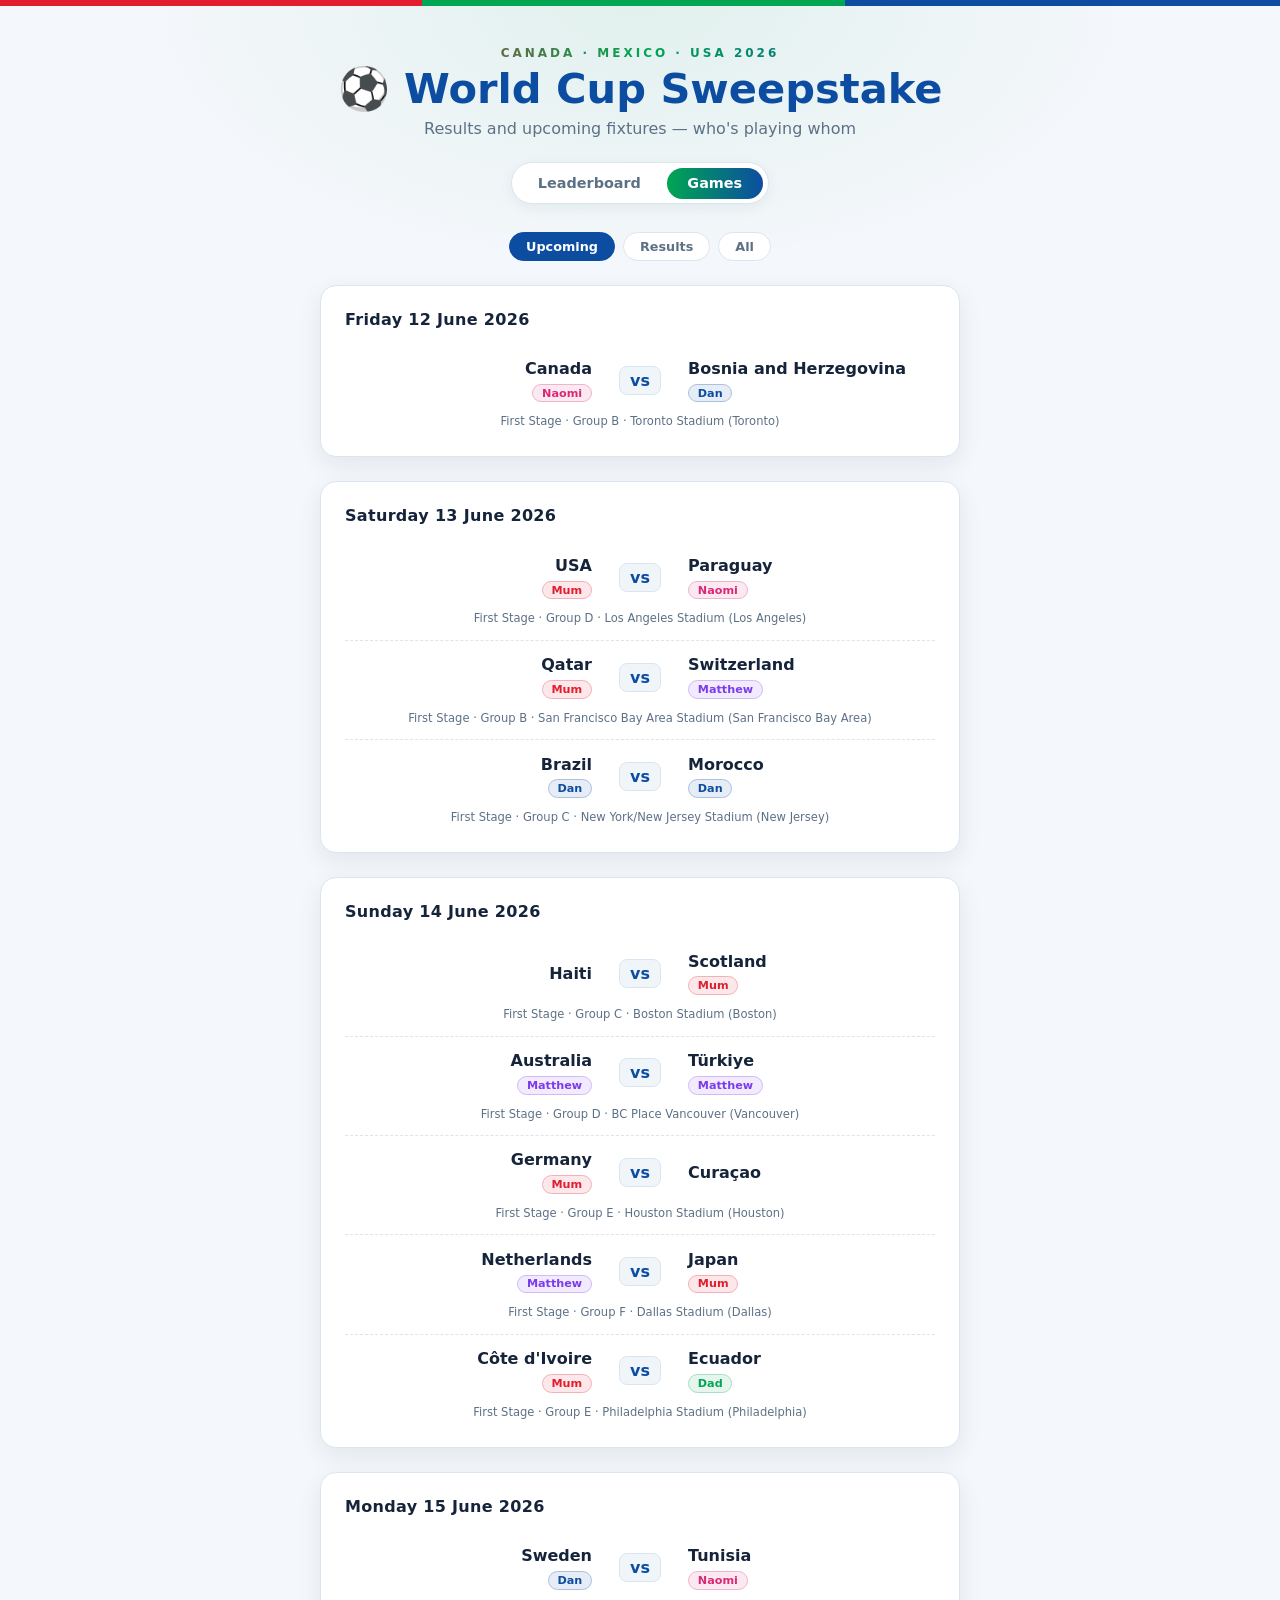
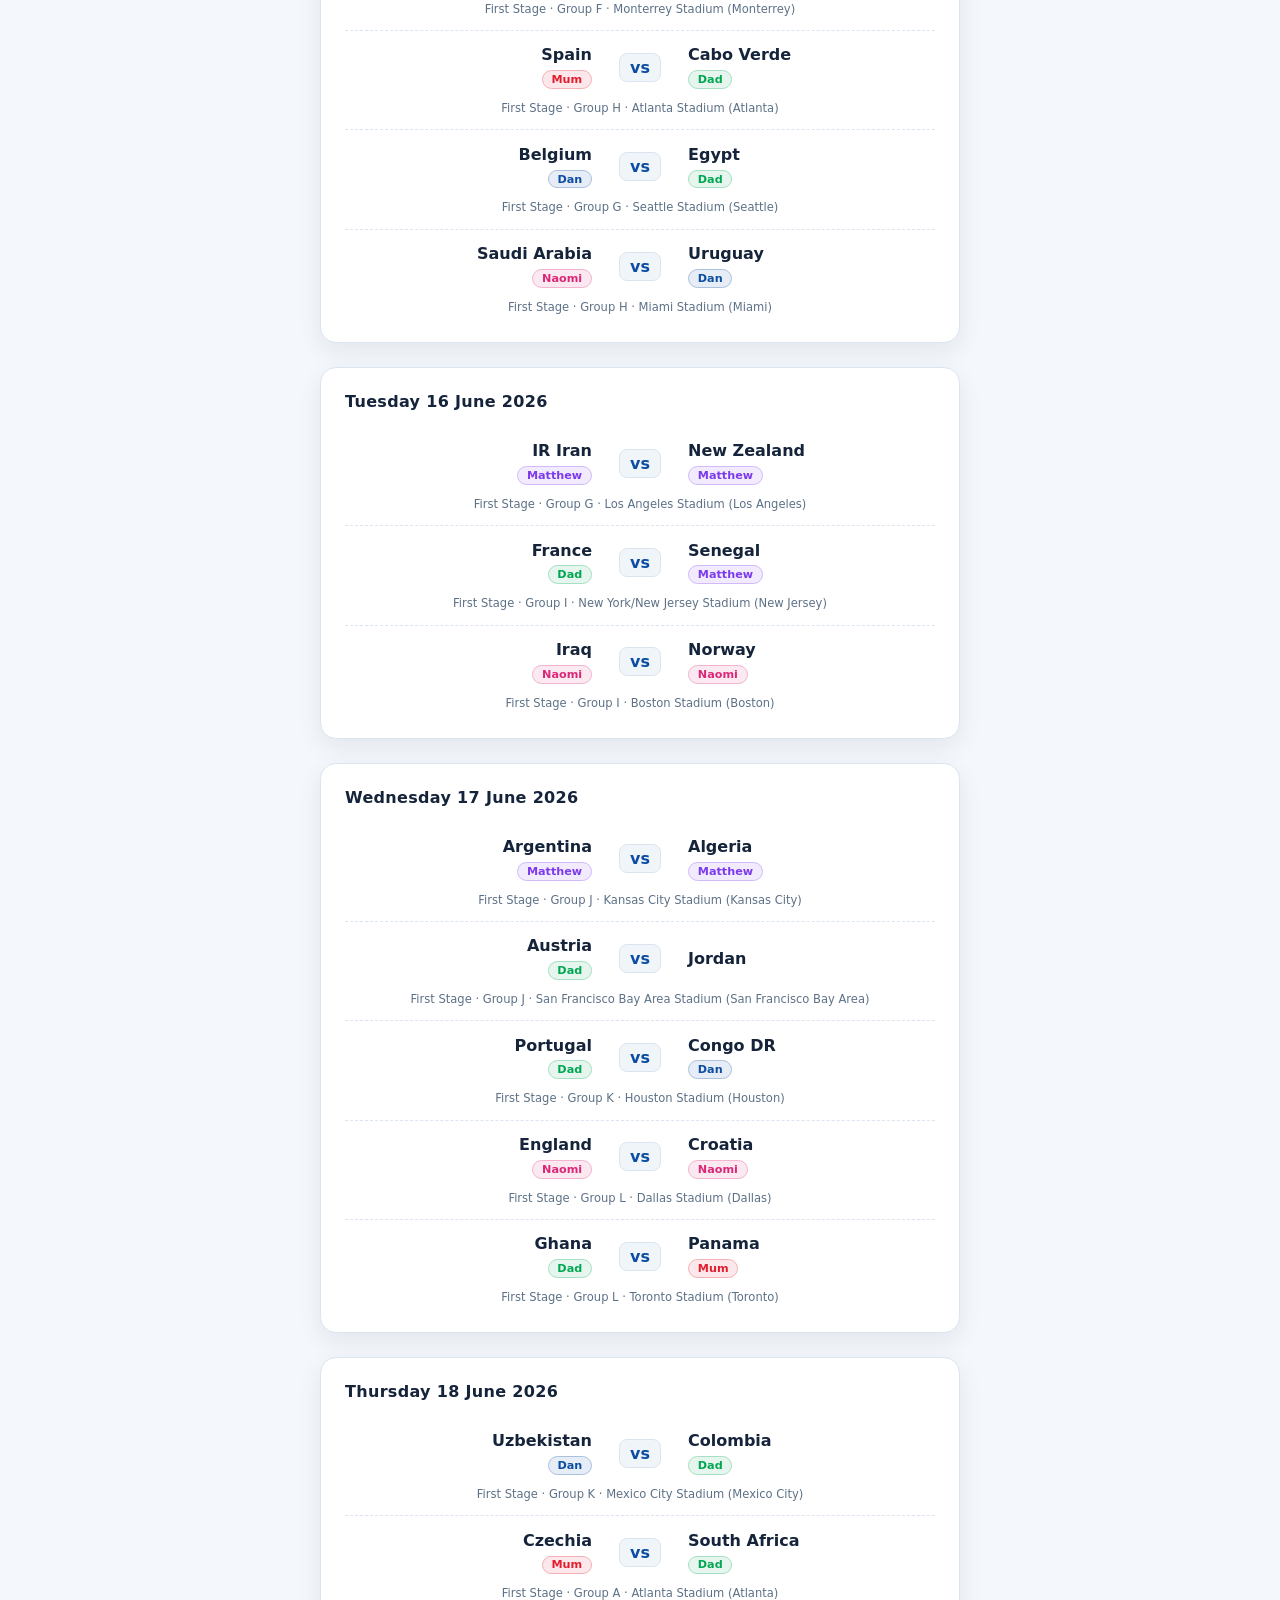
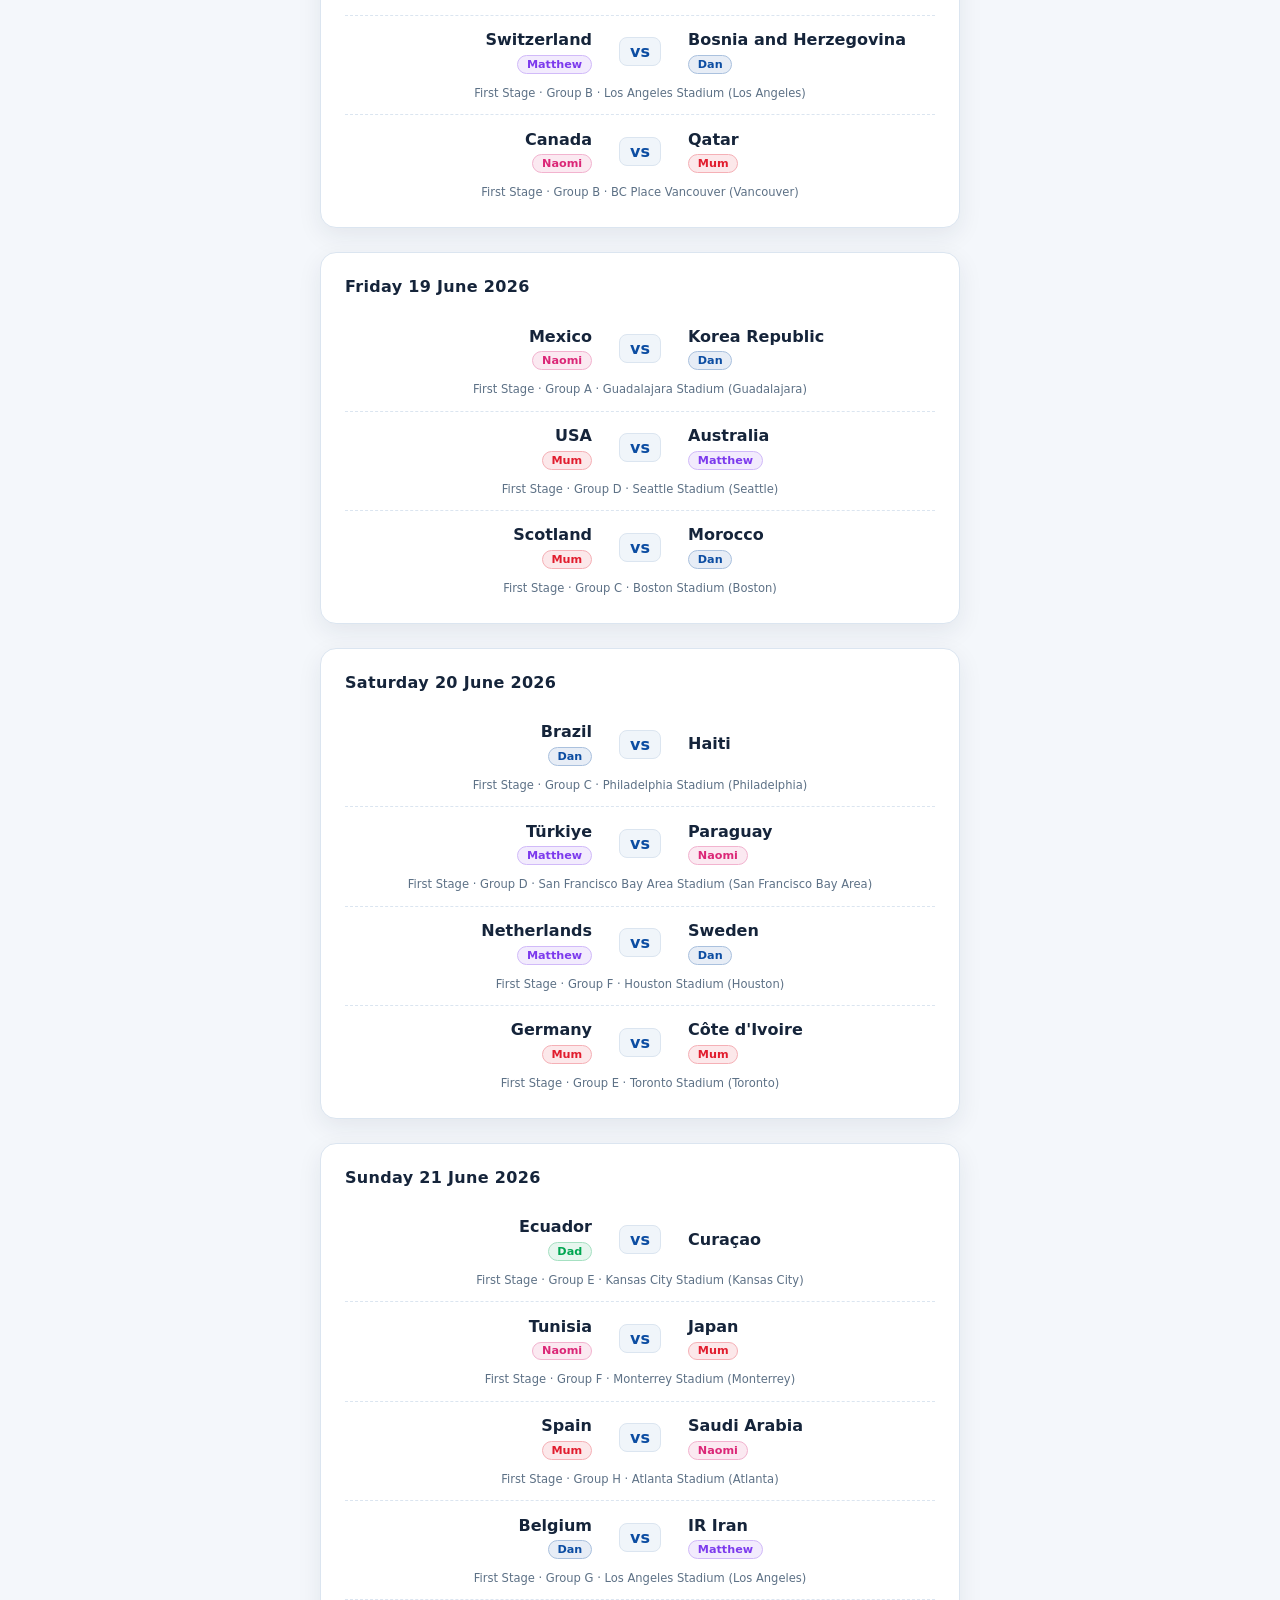
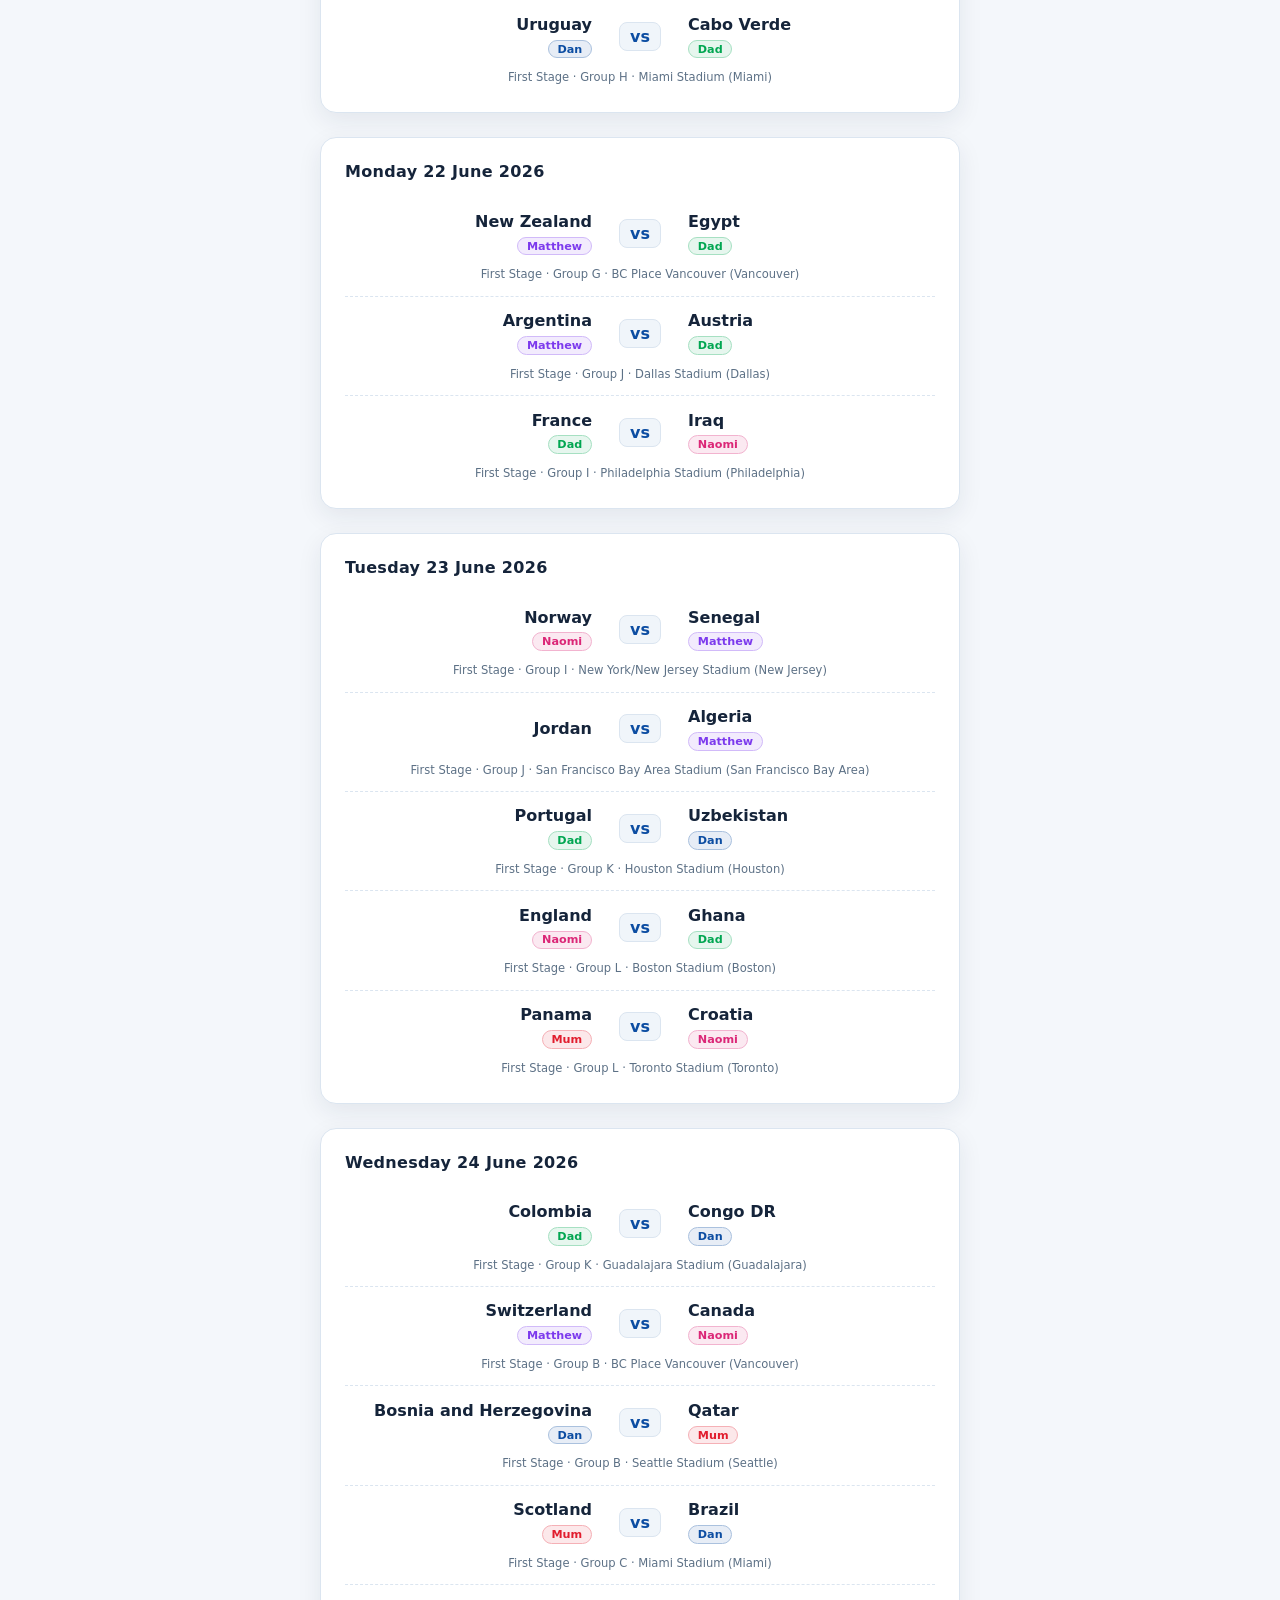
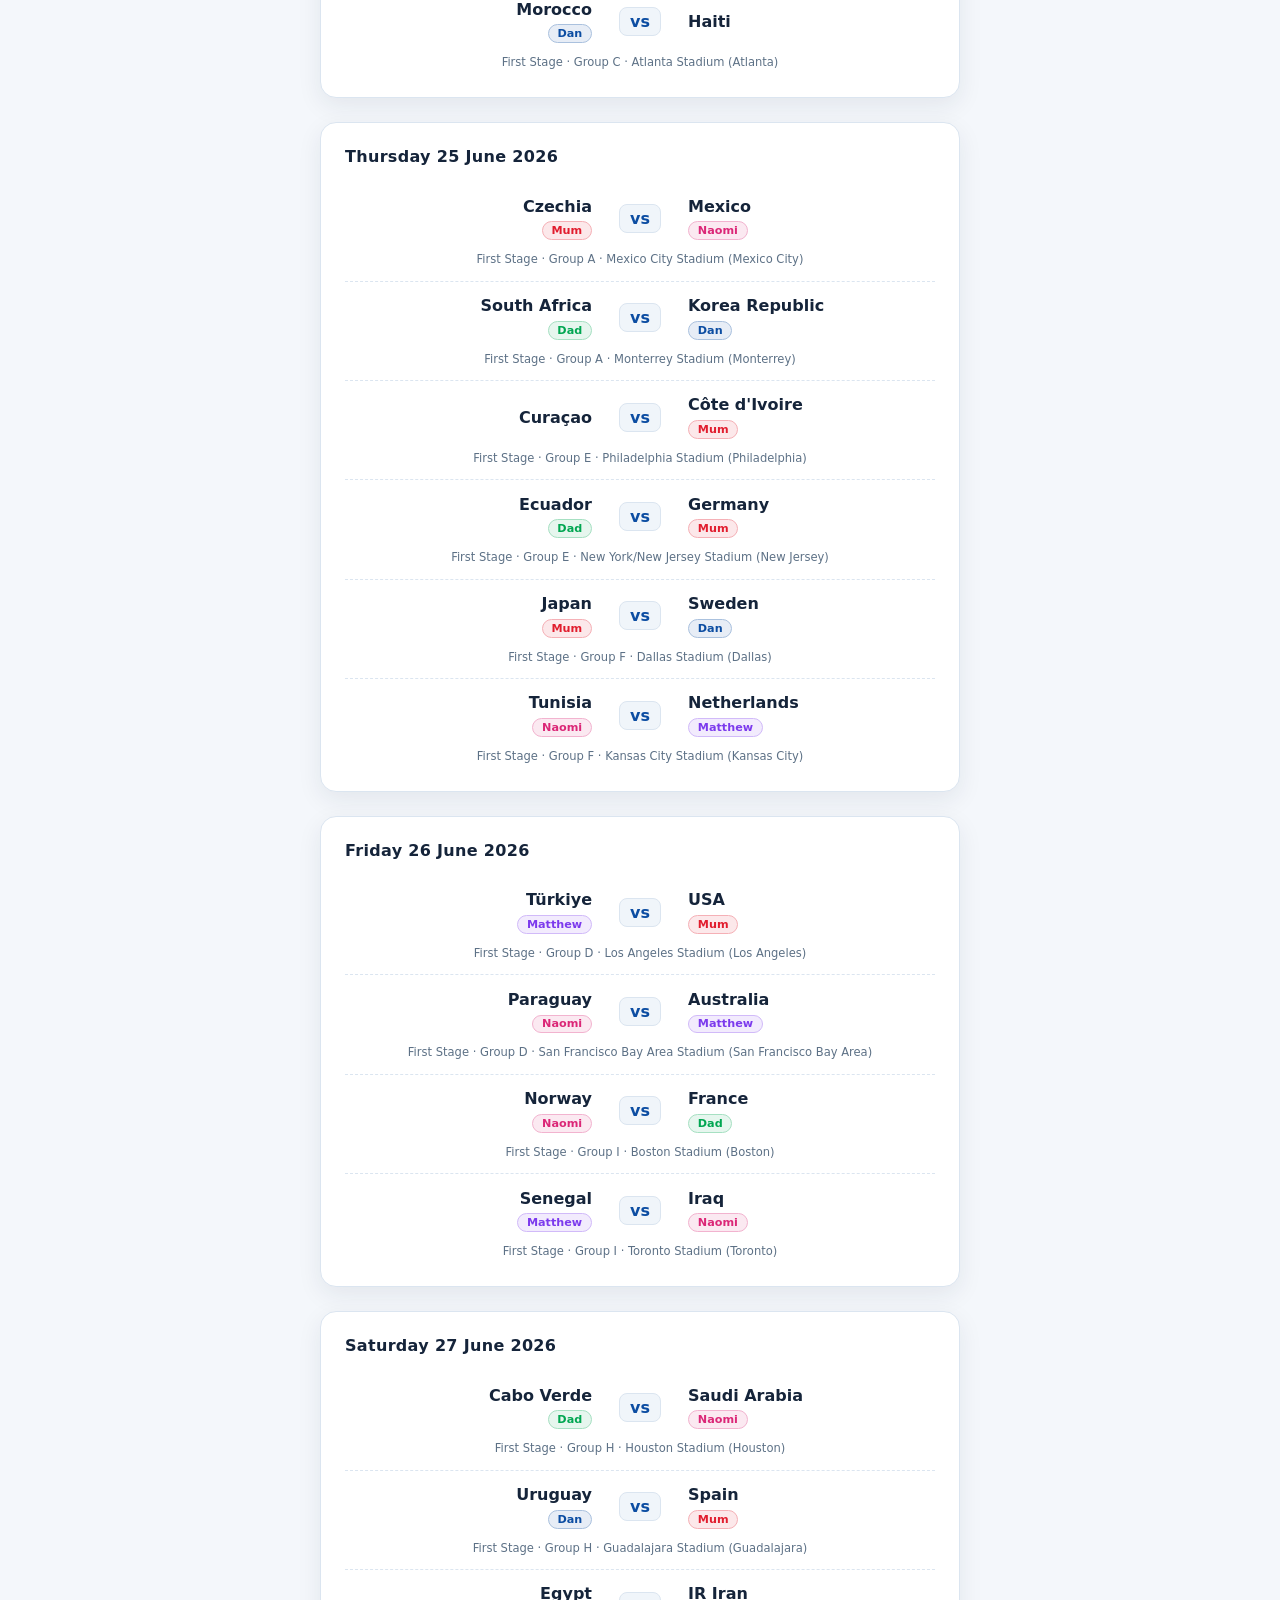
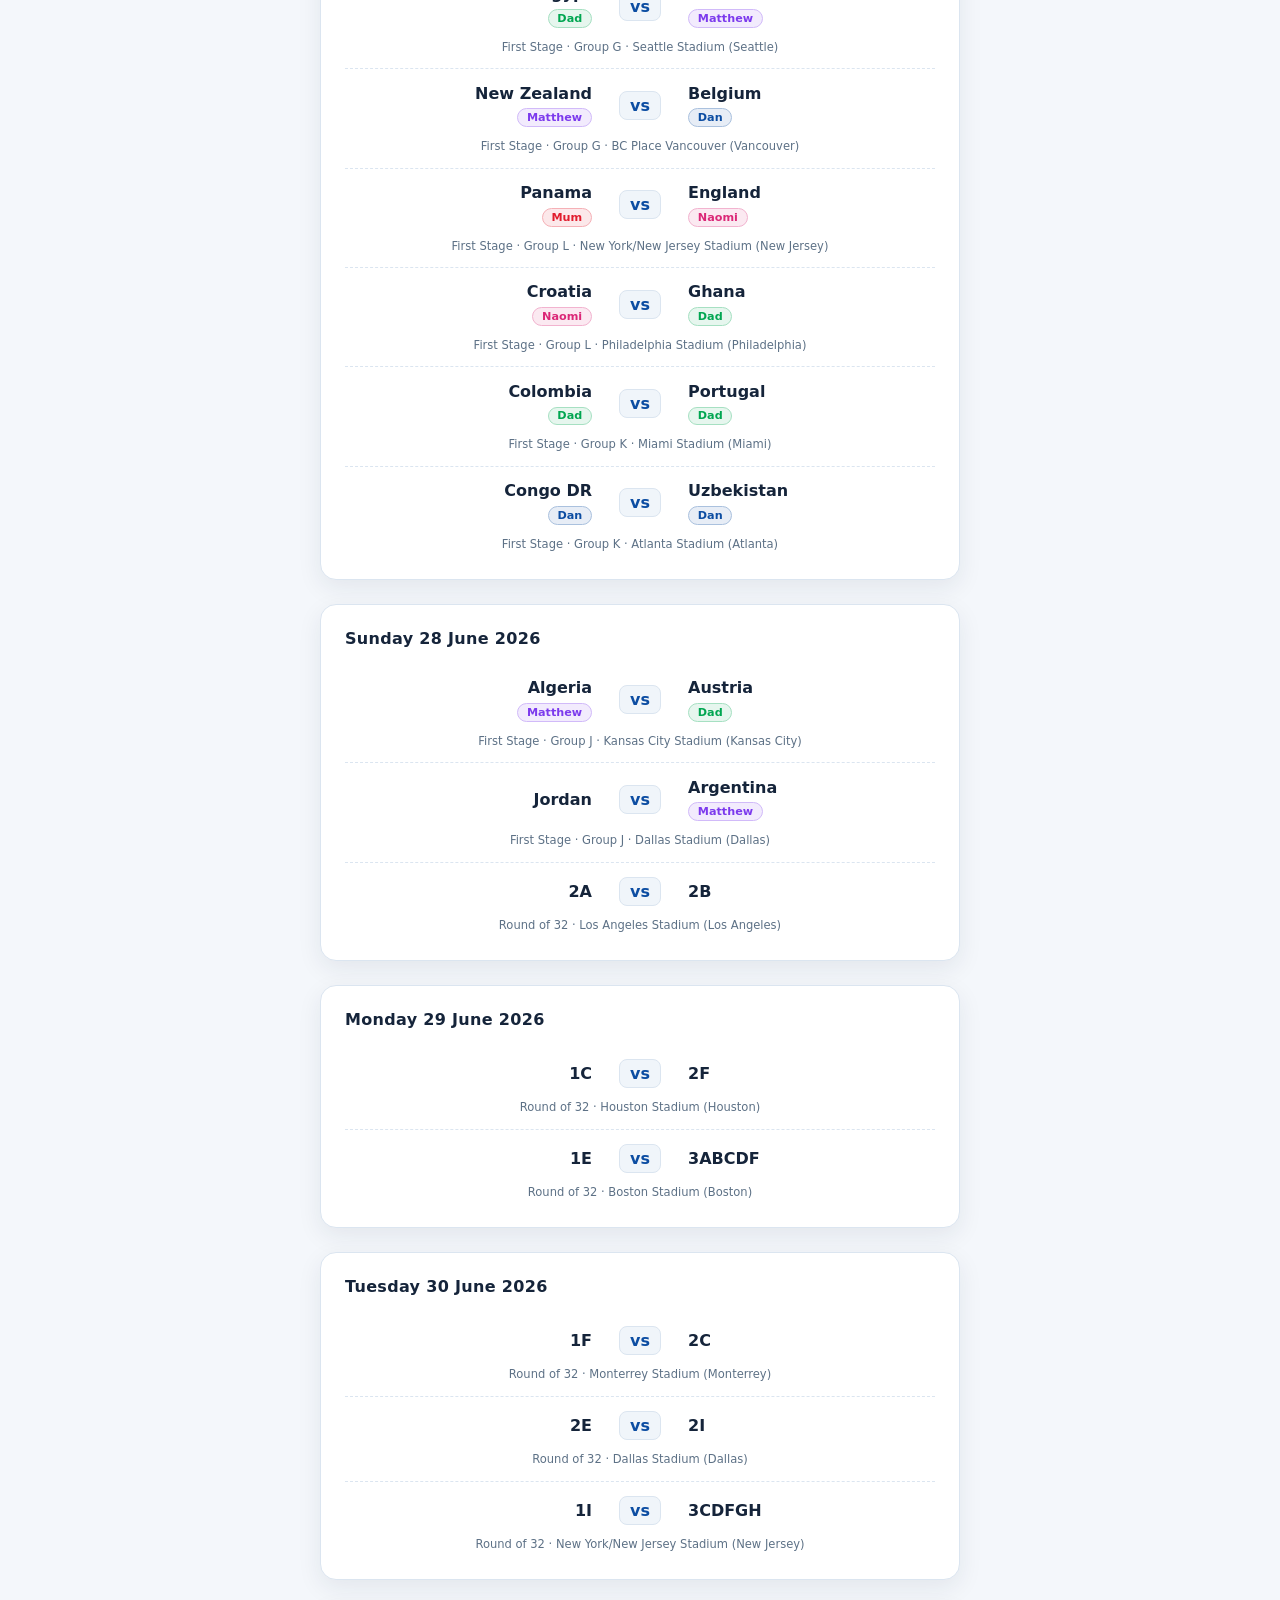
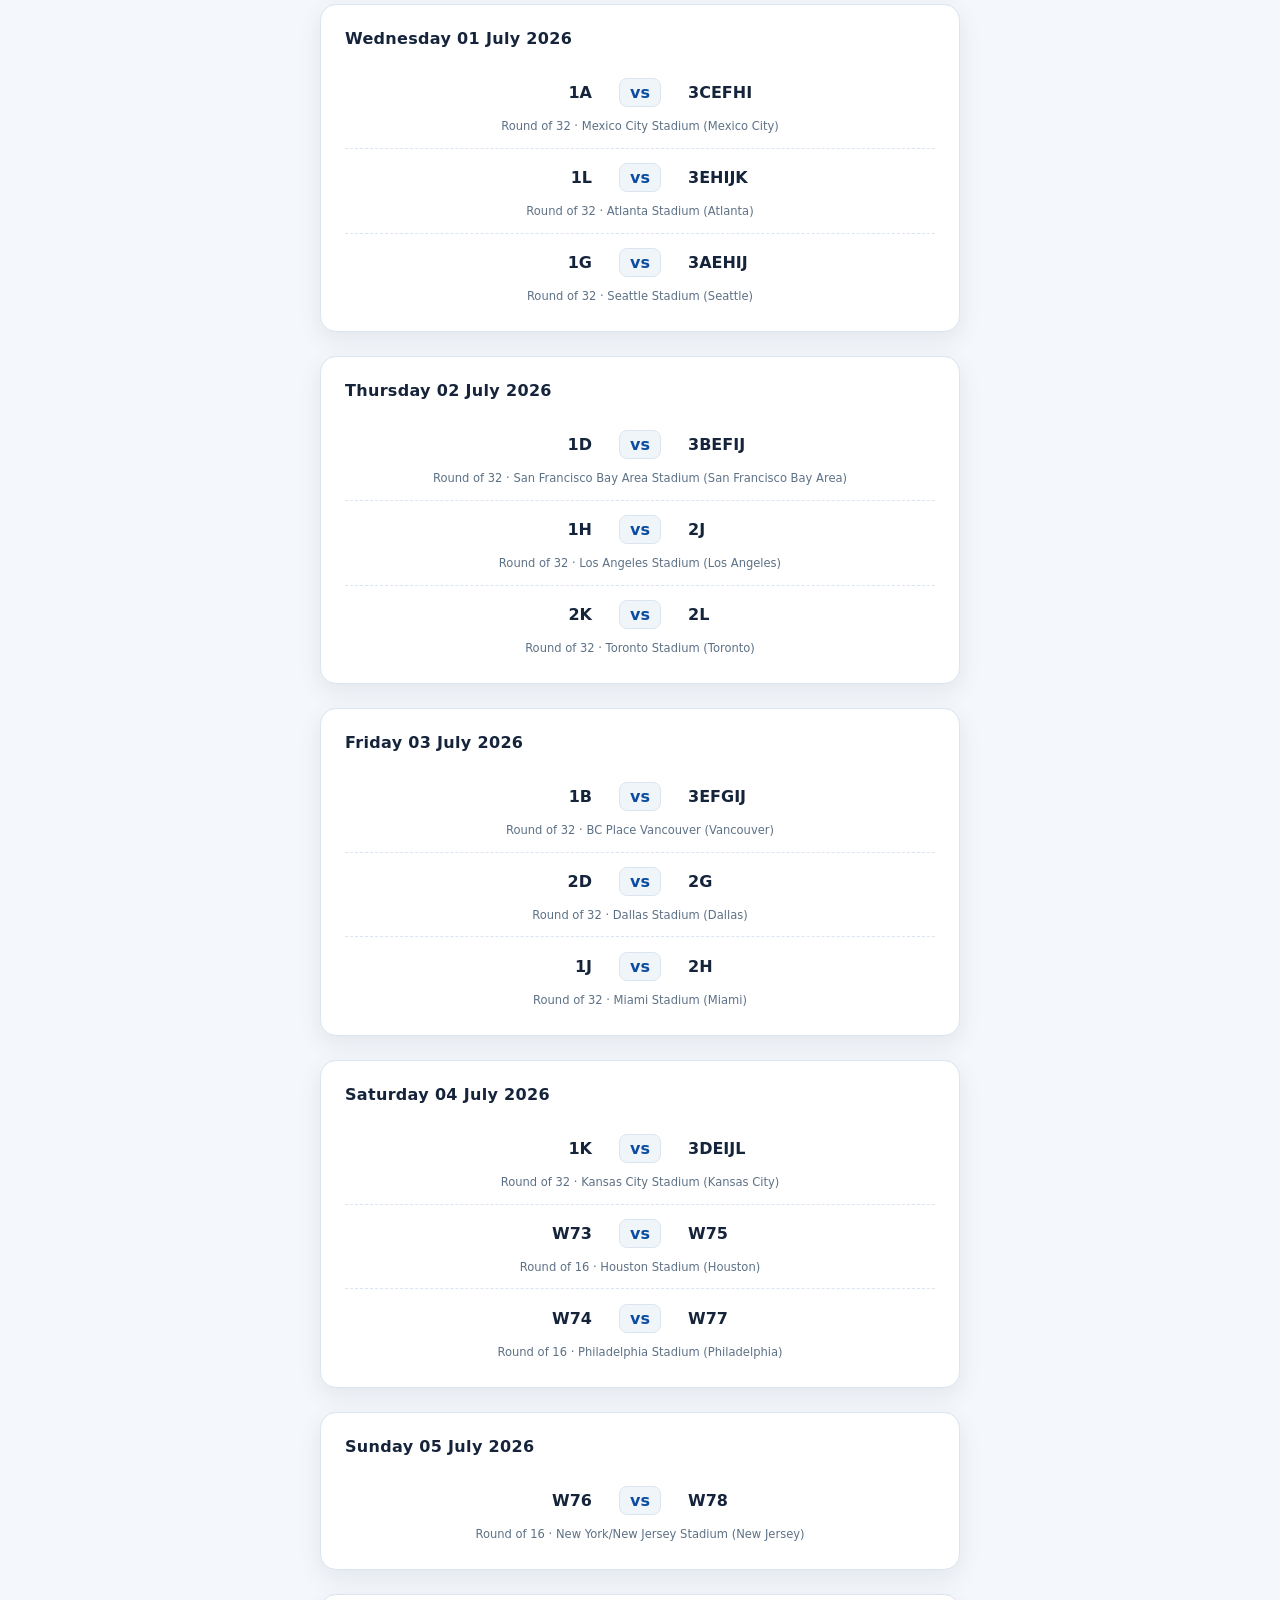
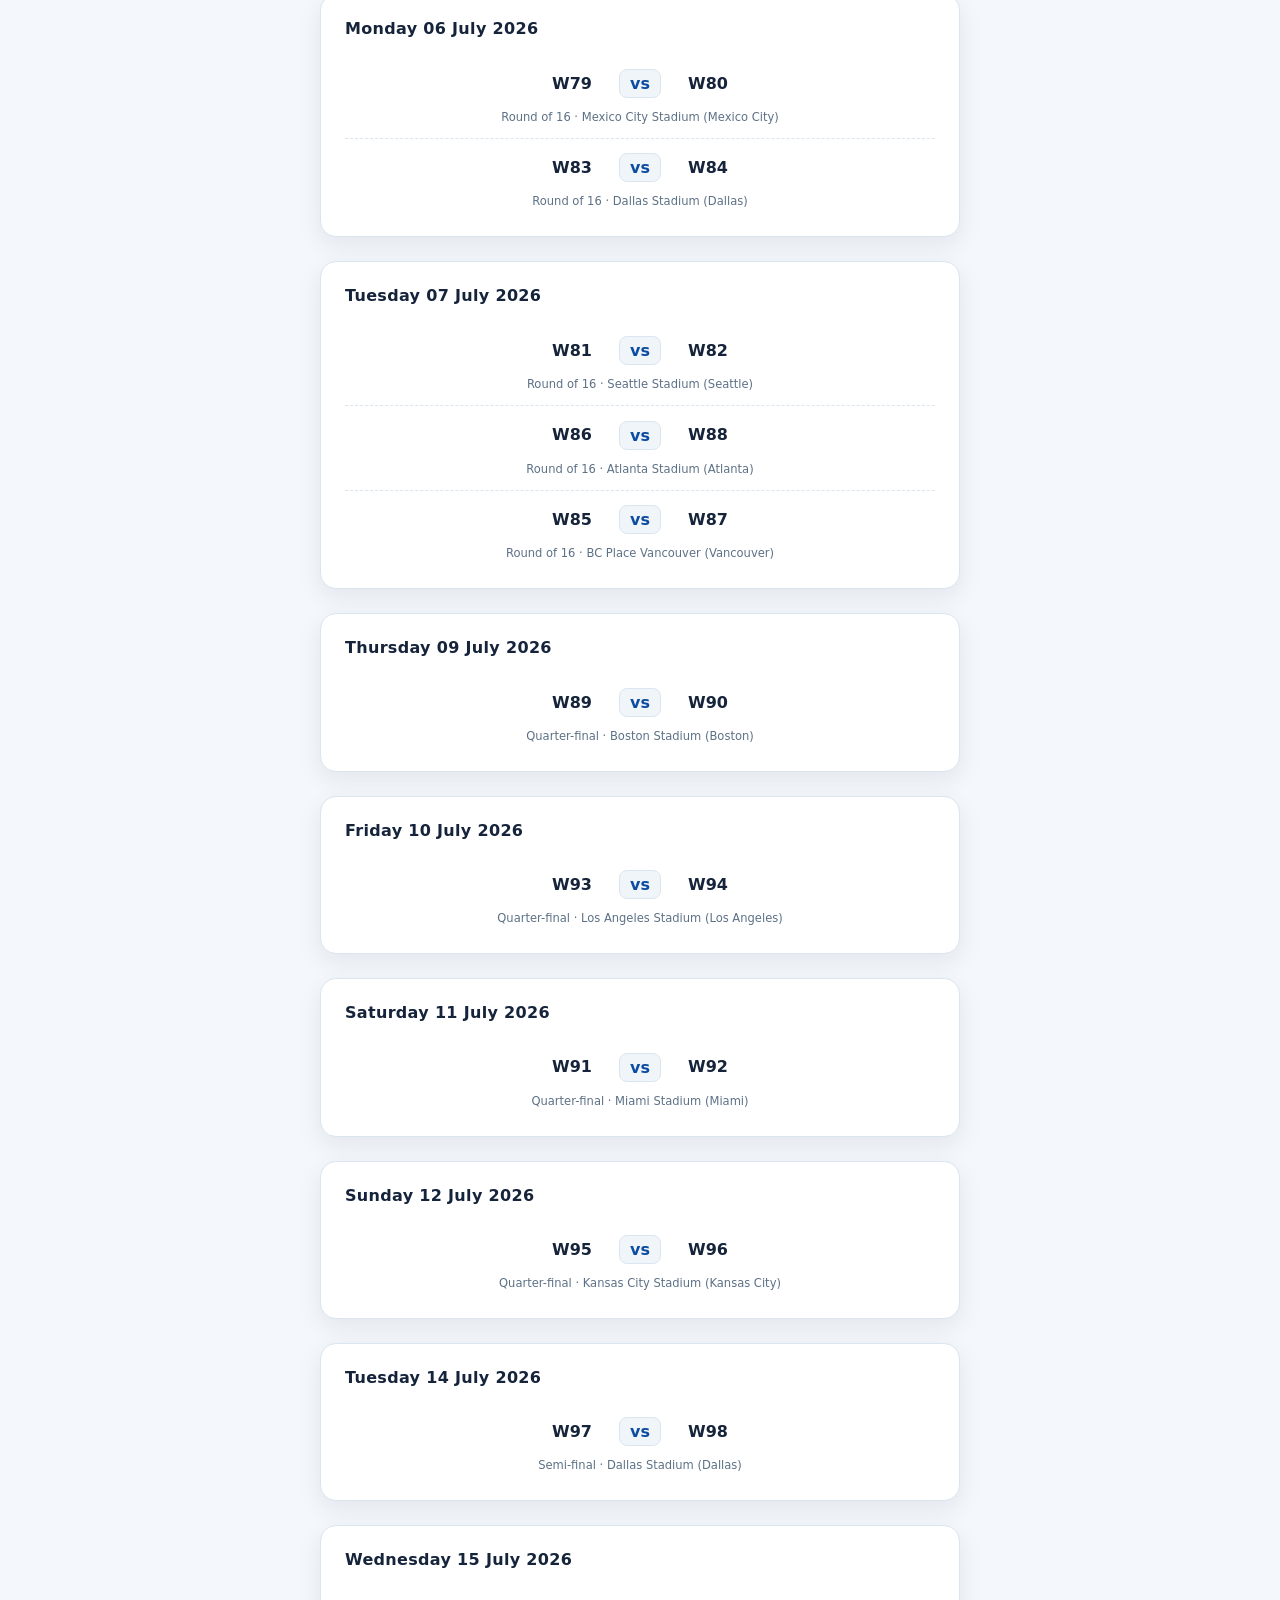
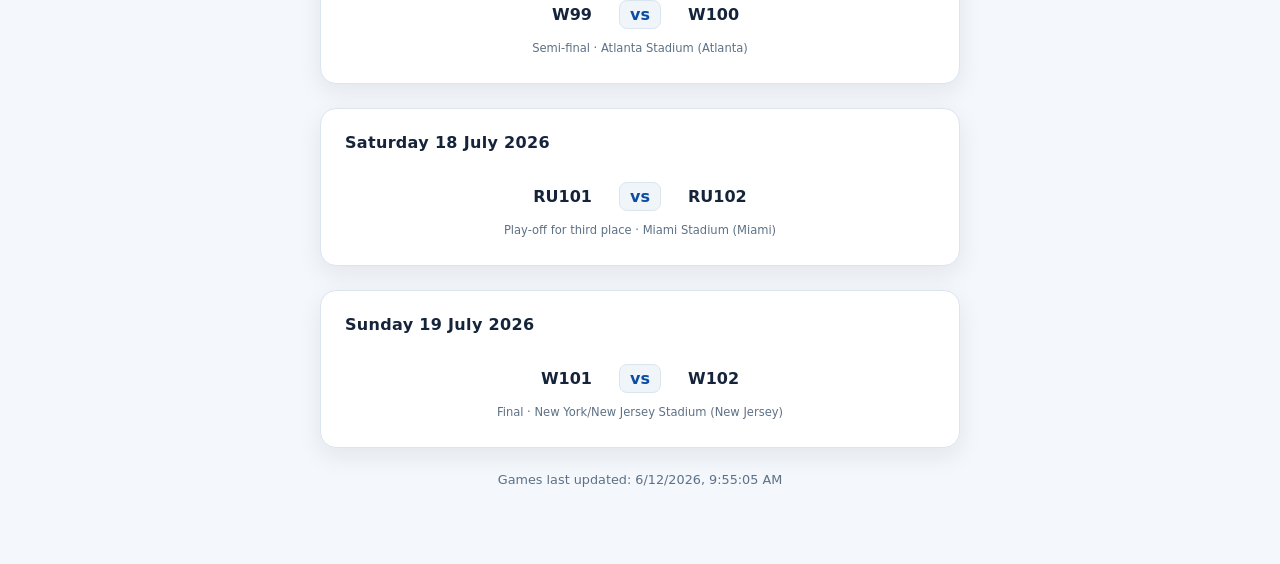
==== site/games.html @ bc7bfc1c "Add games page with fixtures and player matchups, scraped via new games.json feed" ====
<!doctype html>
<html lang="en">
  <head>
    <meta charset="utf-8" />
    <meta name="viewport" content="width=device-width, initial-scale=1" />
    <title>Games — World Cup 2026 Sweepstake</title>
    <link rel="stylesheet" href="styles.css" />
    <style>
      /* Filters */
      .filters {
        display: flex;
        justify-content: center;
        gap: 0.5rem;
        margin-bottom: 1.5rem;
      }

      .filter {
        font: inherit;
        font-size: 0.8rem;
        font-weight: 600;
        color: var(--text-muted);
        background: var(--bg-card);
        border: 1px solid var(--border);
        border-radius: 999px;
        padding: 0.35rem 1rem;
        cursor: pointer;
      }

      .filter:hover {
        color: var(--text);
      }

      .filter.active {
        color: #ffffff;
        background: var(--blue);
        border-color: var(--blue);
      }

      /* Day cards */
      .card.day h2 {
        display: flex;
        align-items: center;
        gap: 0.6rem;
        text-transform: none;
        letter-spacing: 0.02em;
        font-size: 1rem;
        color: var(--text);
      }

      .today-badge {
        font-size: 0.65rem;
        font-weight: 700;
        text-transform: uppercase;
        letter-spacing: 0.08em;
        color: #ffffff;
        background: var(--green);
        border-radius: 999px;
        padding: 0.15rem 0.6rem;
      }

      /* Match rows */
      .match {
        display: grid;
        grid-template-columns: 1fr auto 1fr;
        align-items: center;
        gap: 0.75rem;
        padding: 0.9rem 0.25rem;
        border-bottom: 1px dashed var(--border);
      }

      .match:last-child {
        border-bottom: none;
        padding-bottom: 0.25rem;
      }

      .side {
        display: flex;
        flex-direction: column;
        gap: 0.35rem;
        min-width: 0;
      }

      .side.home {
        align-items: flex-end;
        text-align: right;
      }

      .side.away {
        align-items: flex-start;
        text-align: left;
      }

      .side .team {
        font-weight: 600;
        line-height: 1.2;
      }

      .match.played .side.loser .team {
        color: var(--text-muted);
        font-weight: 500;
      }

      .match.played .side.winner .team {
        color: var(--green);
        font-weight: 700;
      }

      .chip {
        --chip: #5d7186;
        font-size: 0.7rem;
        font-weight: 700;
        color: var(--chip);
        background: color-mix(in srgb, var(--chip) 10%, #ffffff);
        border: 1px solid color-mix(in srgb, var(--chip) 35%, #ffffff);
        border-radius: 999px;
        padding: 0.12rem 0.55rem;
        white-space: nowrap;
      }

      .centre {
        display: flex;
        flex-direction: column;
        align-items: center;
        gap: 0.15rem;
        min-width: 4.5rem;
      }

      .centre .score {
        font-size: 1.3rem;
        font-weight: 800;
        font-variant-numeric: tabular-nums;
        color: var(--blue);
        white-space: nowrap;
      }

      .centre .kickoff {
        font-size: 1rem;
        font-weight: 700;
        color: var(--blue);
        background: var(--bg-card-soft);
        border: 1px solid var(--border);
        border-radius: 8px;
        padding: 0.25rem 0.6rem;
        white-space: nowrap;
      }

      .centre .state {
        font-size: 0.65rem;
        font-weight: 600;
        text-transform: uppercase;
        letter-spacing: 0.08em;
        color: var(--text-muted);
      }

      .match .meta {
        grid-column: 1 / -1;
        text-align: center;
        font-size: 0.72rem;
        color: var(--text-muted);
      }

      .empty {
        text-align: center;
        color: var(--text-muted);
        padding: 1rem 0;
      }
    </style>
  </head>
  <body>
    <main>
      <header>
        <div class="kicker">Canada · Mexico · USA 2026</div>
        <h1>⚽ World Cup Sweepstake</h1>
        <p>Results and upcoming fixtures — who's playing whom</p>
      </header>

      <nav class="tabs">
        <a class="tab" href="index.html">Leaderboard</a>
        <a class="tab active" href="games.html">Games</a>
      </nav>

      <div class="filters">
        <button class="filter active" data-filter="upcoming">Upcoming</button>
        <button class="filter" data-filter="played">Results</button>
        <button class="filter" data-filter="all">All</button>
      </div>

      <div id="games"></div>

      <p id="status"></p>
    </main>

    <script>
      const GAMES_URL = "data/games.json";

      const PLAYER_COLORS = {
        Dan: "#0c4da2",
        Mum: "#e11d2e",
        Dad: "#00a651",
        Matthew: "#7c3aed",
        Naomi: "#db2777",
      };

      let games = [];
      let filter = "upcoming";

      async function loadGames() {
        const status = document.getElementById("status");

        try {
          const response = await fetch(GAMES_URL, { cache: "no-store" });

          if (!response.ok) {
            throw new Error(`Request failed: ${response.status}`);
          }

          const data = await response.json();
          games = data.games;
          renderGames();

          const updated = new Date(data.updated_at);
          status.textContent = `Games last updated: ${updated.toLocaleString()}`;
        } catch (error) {
          status.textContent = `Unable to load games: ${error.message}`;
        }
      }

      function renderGames() {
        const container = document.getElementById("games");
        container.innerHTML = "";

        const visible = games.filter((game) =>
          filter === "all" ? true : filter === "played" ? game.played : !game.played
        );

        if (visible.length === 0) {
          const empty = document.createElement("section");
          empty.className = "card";

          const message = document.createElement("p");
          message.className = "empty";
          message.textContent =
            filter === "played"
              ? "No games have been played yet."
              : "No upcoming games found.";

          empty.append(message);
          container.append(empty);
          return;
        }

        const todayIso = new Date().toISOString().slice(0, 10);

        let currentLabel = null;
        let section = null;

        visible.forEach((game) => {
          const label = game.date_label || "Date TBC";

          if (label !== currentLabel) {
            currentLabel = label;

            section = document.createElement("section");
            section.className = "card day";

            const heading = document.createElement("h2");
            heading.textContent = label;

            if (game.date === todayIso) {
              const badge = document.createElement("span");
              badge.className = "today-badge";
              badge.textContent = "Today";
              heading.append(badge);
            }

            section.append(heading);
            container.append(section);
          }

          section.append(renderMatch(game));
        });
      }

      function renderMatch(game) {
        const match = document.createElement("div");
        match.className = game.played ? "match played" : "match";

        match.append(
          renderSide(game, game.home, "home"),
          renderCentre(game),
          renderSide(game, game.away, "away"),
          renderMeta(game)
        );

        return match;
      }

      function renderSide(game, team, position) {
        const side = document.createElement("div");
        side.className = `side ${position}`;

        // Only mark winner/loser for decided games (not draws).
        if (game.played && (game.home.winner || game.away.winner)) {
          side.classList.add(team.winner ? "winner" : "loser");
        }

        const name = document.createElement("div");
        name.className = "team";
        name.textContent = team.name;
        side.append(name);

        if (team.player) {
          const chip = document.createElement("span");
          chip.className = "chip";
          chip.style.setProperty("--chip", PLAYER_COLORS[team.player] || "#5d7186");
          chip.textContent = team.player;
          side.append(chip);
        }

        return side;
      }

      function renderCentre(game) {
        const centre = document.createElement("div");
        centre.className = "centre";

        const main = document.createElement("div");

        if (game.played) {
          main.className = "score";
          main.textContent = `${game.home.score} – ${game.away.score}`;
        } else {
          // For unplayed games the status label carries the kickoff time.
          main.className = "kickoff";
          main.textContent = game.status || "vs";
        }

        centre.append(main);

        if (game.played && game.status) {
          const state = document.createElement("div");
          state.className = "state";
          state.textContent = game.status;
          centre.append(state);
        }

        return centre;
      }

      function renderMeta(game) {
        const meta = document.createElement("div");
        meta.className = "meta";
        meta.textContent = [game.stage, game.group, game.venue]
          .filter(Boolean)
          .join(" · ");
        return meta;
      }

      document.querySelectorAll(".filter").forEach((button) => {
        button.addEventListener("click", () => {
          filter = button.dataset.filter;

          document
            .querySelectorAll(".filter")
            .forEach((b) => b.classList.toggle("active", b === button));

          renderGames();
        });
      });

      loadGames();
      setInterval(loadGames, 60_000);
    </script>
  </body>
</html>
---- site/styles.css ----
:root {
  /* FIFA 2026 host-nation trio: Canada red, Mexico green, USA blue */
  --red: #e11d2e;
  --green: #00a651;
  --blue: #0c4da2;
  --bg: #f4f7fb;
  --bg-card: #ffffff;
  --bg-card-soft: #f0f5fa;
  --border: #dbe5f0;
  --text: #15243a;
  --text-muted: #5d7186;
  --accent: var(--green);
  --gold: #eab308;
  --silver: #94a3b8;
  --bronze: #c0833f;
}

* {
  box-sizing: border-box;
}

body {
  font-family: system-ui, -apple-system, "Segoe UI", sans-serif;
  background:
    radial-gradient(900px 420px at 15% -5%, rgba(225, 29, 46, 0.09), transparent 65%),
    radial-gradient(900px 420px at 85% -5%, rgba(12, 77, 162, 0.11), transparent 65%),
    radial-gradient(700px 380px at 50% 0%, rgba(0, 166, 81, 0.08), transparent 70%),
    var(--bg);
  color: var(--text);
  margin: 0;
  min-height: 100vh;
  padding: 2.5rem 1rem 4rem;
  border-top: 6px solid;
  border-image: linear-gradient(90deg, var(--red) 33%, var(--green) 33% 66%, var(--blue) 66%) 1;
}

main {
  max-width: 640px;
  margin: 0 auto;
}

header {
  text-align: center;
  margin-bottom: 1.5rem;
}

header .kicker {
  text-transform: uppercase;
  letter-spacing: 0.25em;
  font-size: 0.75rem;
  font-weight: 700;
  background: linear-gradient(90deg, var(--red), var(--green), var(--blue));
  -webkit-background-clip: text;
  background-clip: text;
  color: transparent;
}

h1 {
  margin: 0.35rem 0 0.5rem;
  font-size: clamp(1.8rem, 5vw, 2.6rem);
  line-height: 1.1;
  color: var(--blue);
}

header p {
  color: var(--text-muted);
  margin: 0;
}

/* Tab navigation */
.tabs {
  display: flex;
  justify-content: center;
  gap: 0.3rem;
  width: fit-content;
  margin: 0 auto 1.75rem;
  background: var(--bg-card);
  border: 1px solid var(--border);
  border-radius: 999px;
  padding: 0.3rem;
  box-shadow: 0 4px 14px rgba(21, 36, 58, 0.06);
}

.tab {
  padding: 0.45rem 1.3rem;
  border-radius: 999px;
  text-decoration: none;
  color: var(--text-muted);
  font-weight: 600;
  font-size: 0.9rem;
}

.tab:not(.active):hover {
  color: var(--text);
}

.tab.active {
  background: linear-gradient(90deg, var(--green), var(--blue));
  color: #ffffff;
}

.card {
  background: var(--bg-card);
  border: 1px solid var(--border);
  border-radius: 16px;
  padding: 1.5rem;
  margin-bottom: 1.5rem;
  box-shadow: 0 8px 24px rgba(21, 36, 58, 0.08);
}

.card h2 {
  margin: 0 0 1rem;
  font-size: 1.1rem;
  text-transform: uppercase;
  letter-spacing: 0.12em;
  color: var(--text-muted);
}

/* Footer / links */
.links {
  text-align: center;
}

.button {
  display: inline-block;
  background: linear-gradient(90deg, var(--green), var(--blue));
  color: #ffffff;
  font-weight: 700;
  text-decoration: none;
  padding: 0.75rem 1.4rem;
  border-radius: 999px;
  transition: transform 0.1s ease, box-shadow 0.1s ease;
}

.button:hover {
  transform: translateY(-1px);
  box-shadow: 0 6px 18px rgba(12, 77, 162, 0.35);
}

#status {
  text-align: center;
  color: var(--text-muted);
  font-size: 0.8rem;
  margin-top: 1.25rem;
}
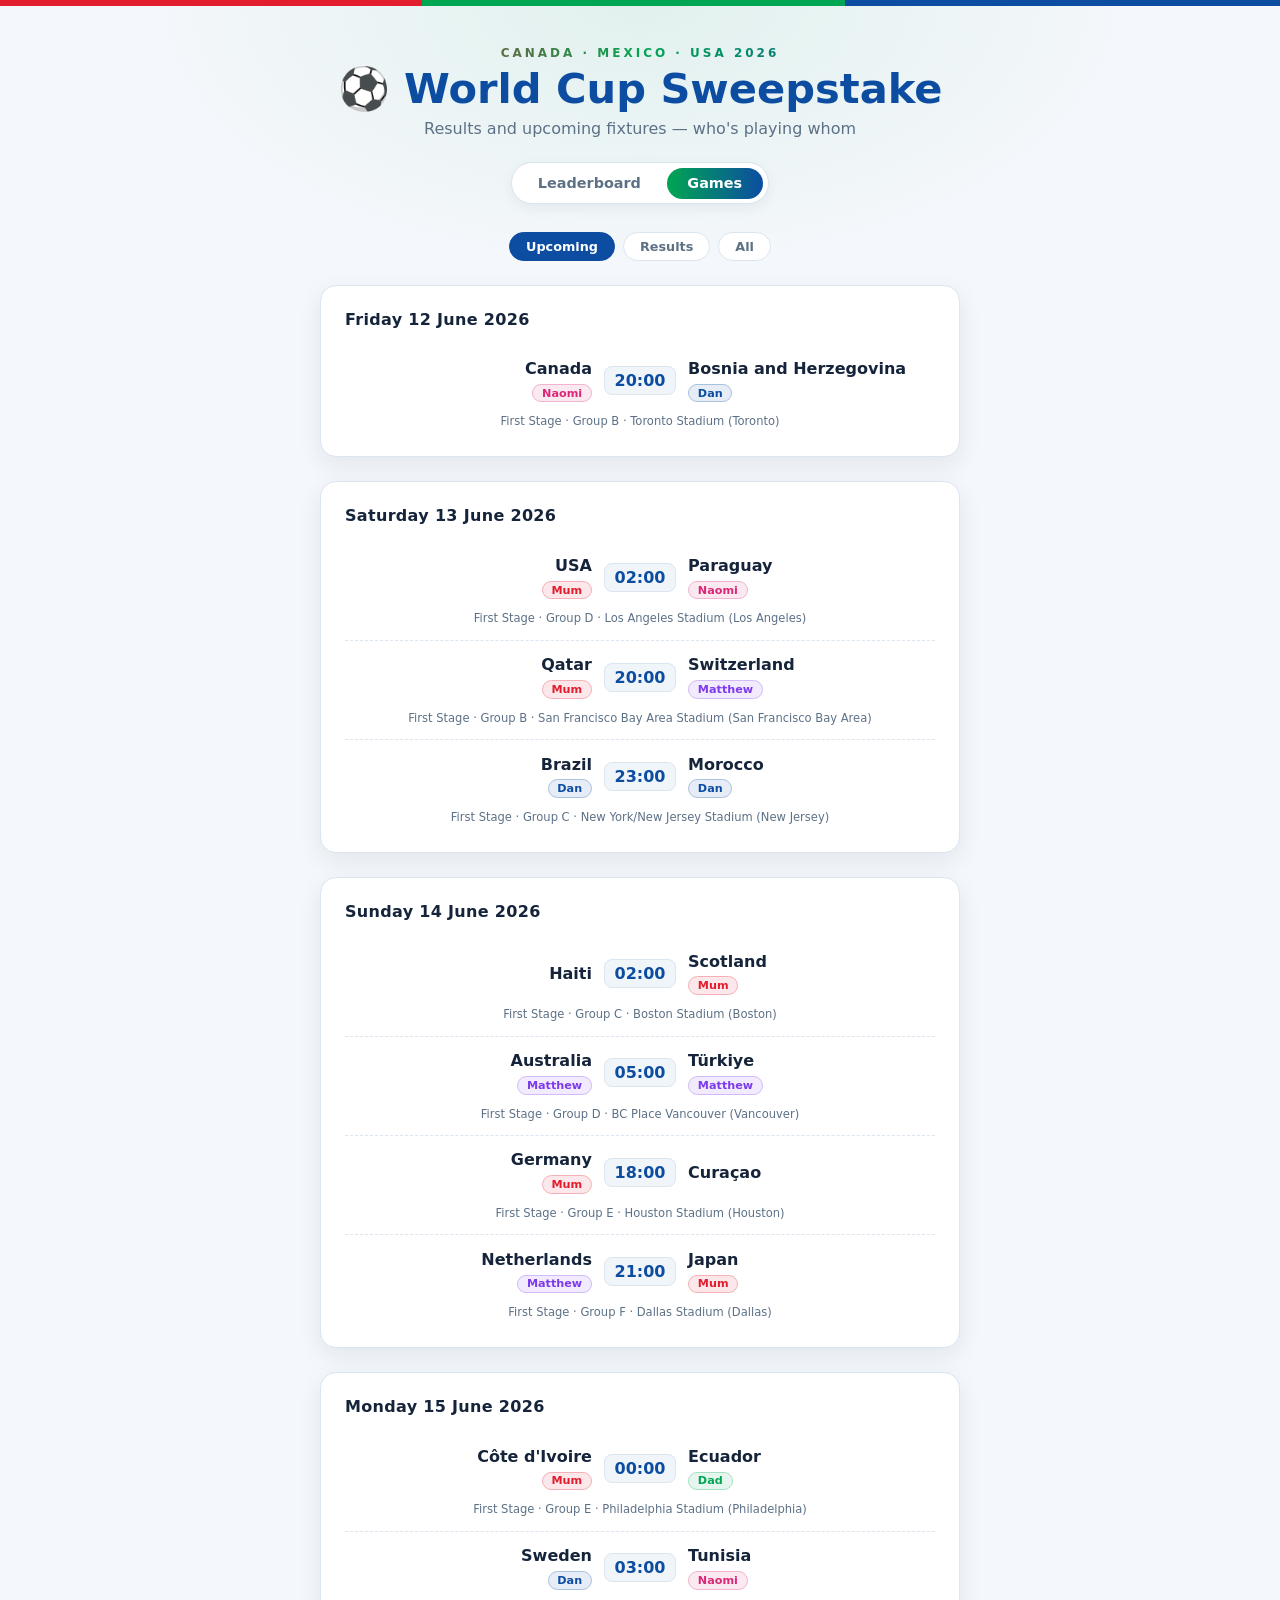
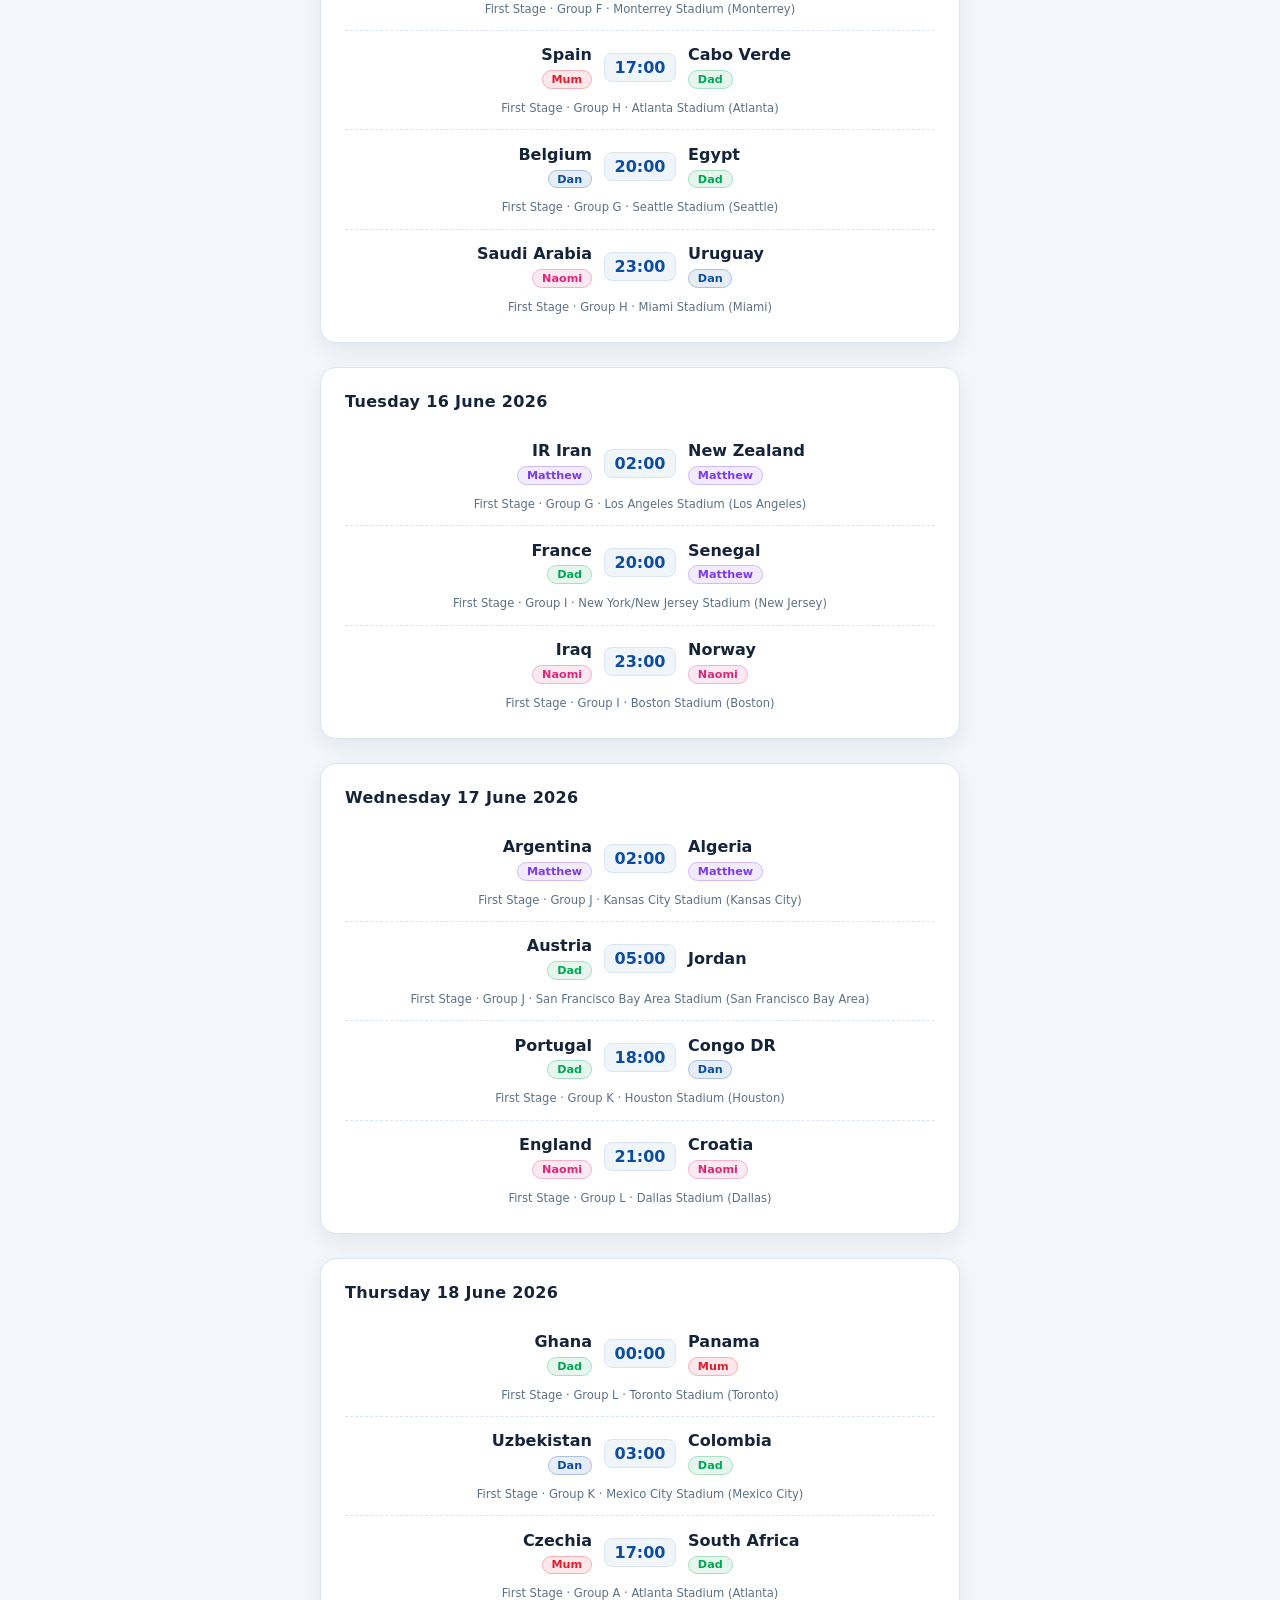
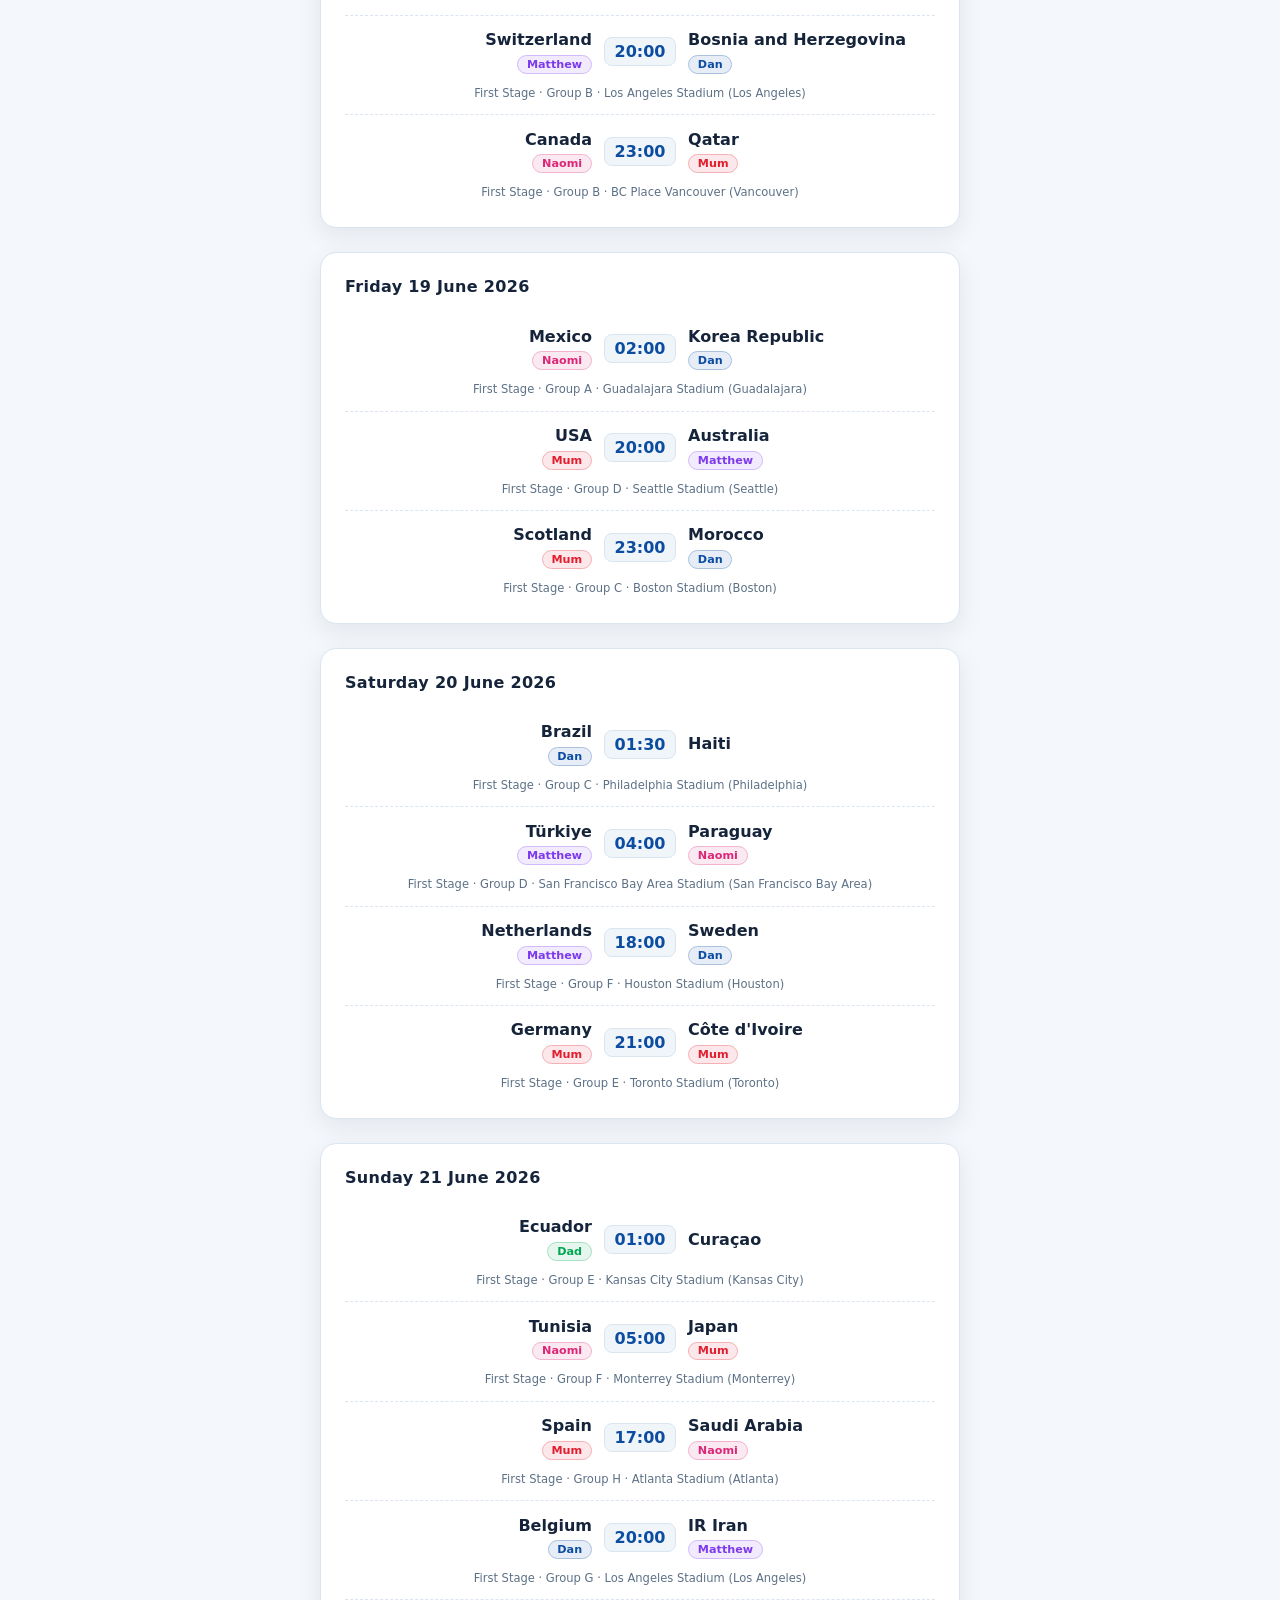
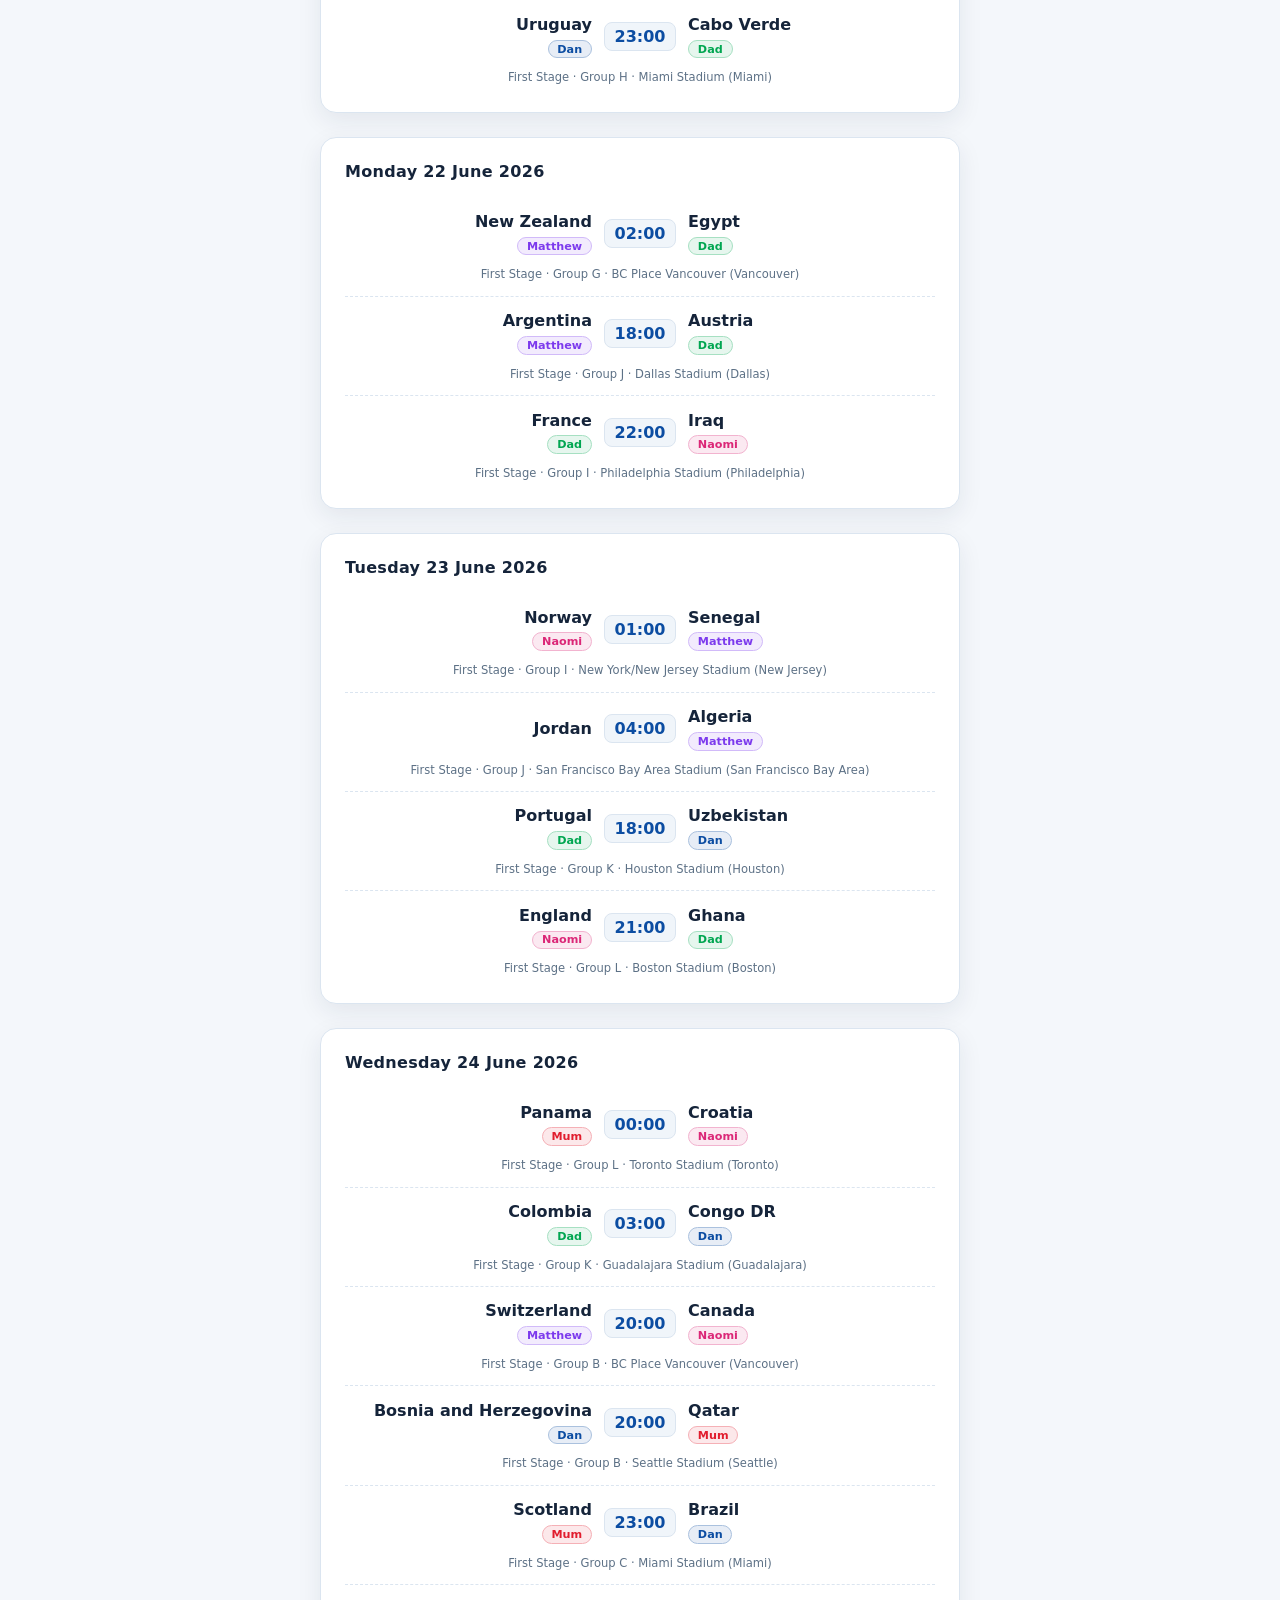
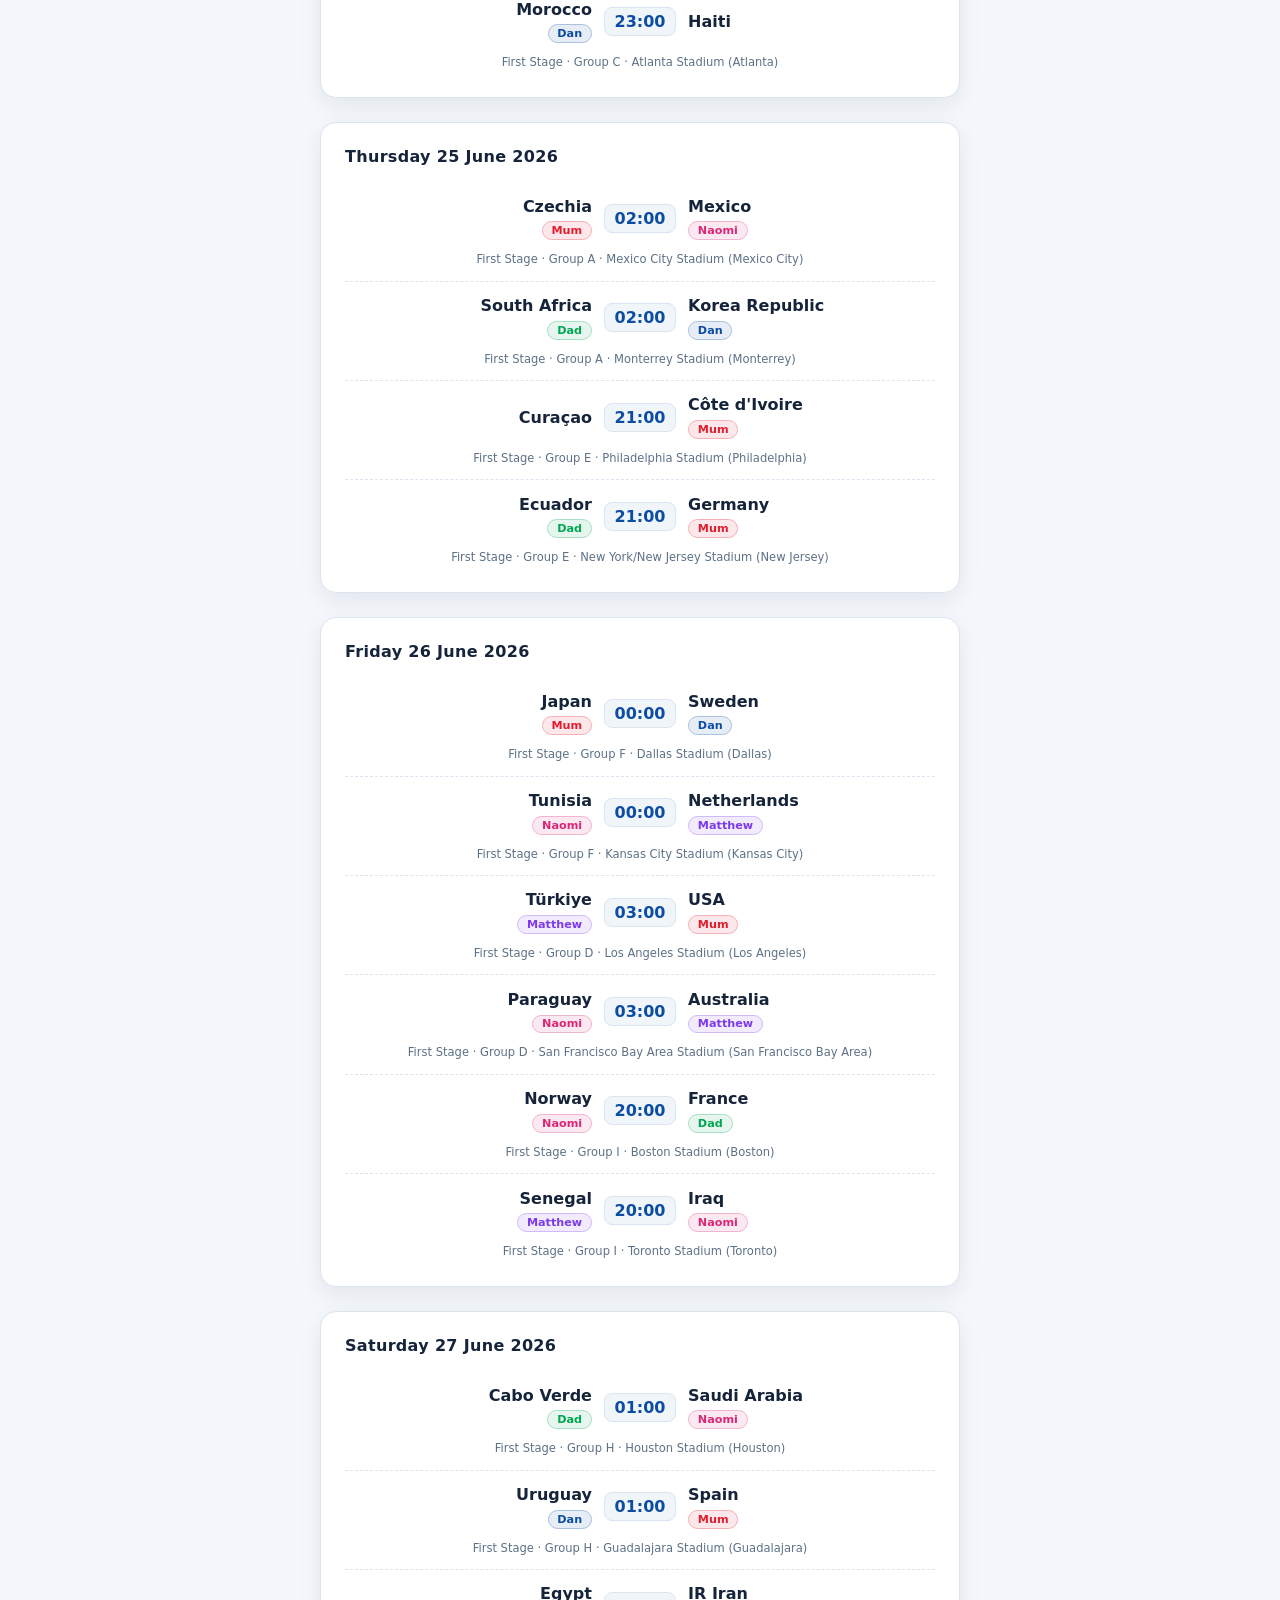
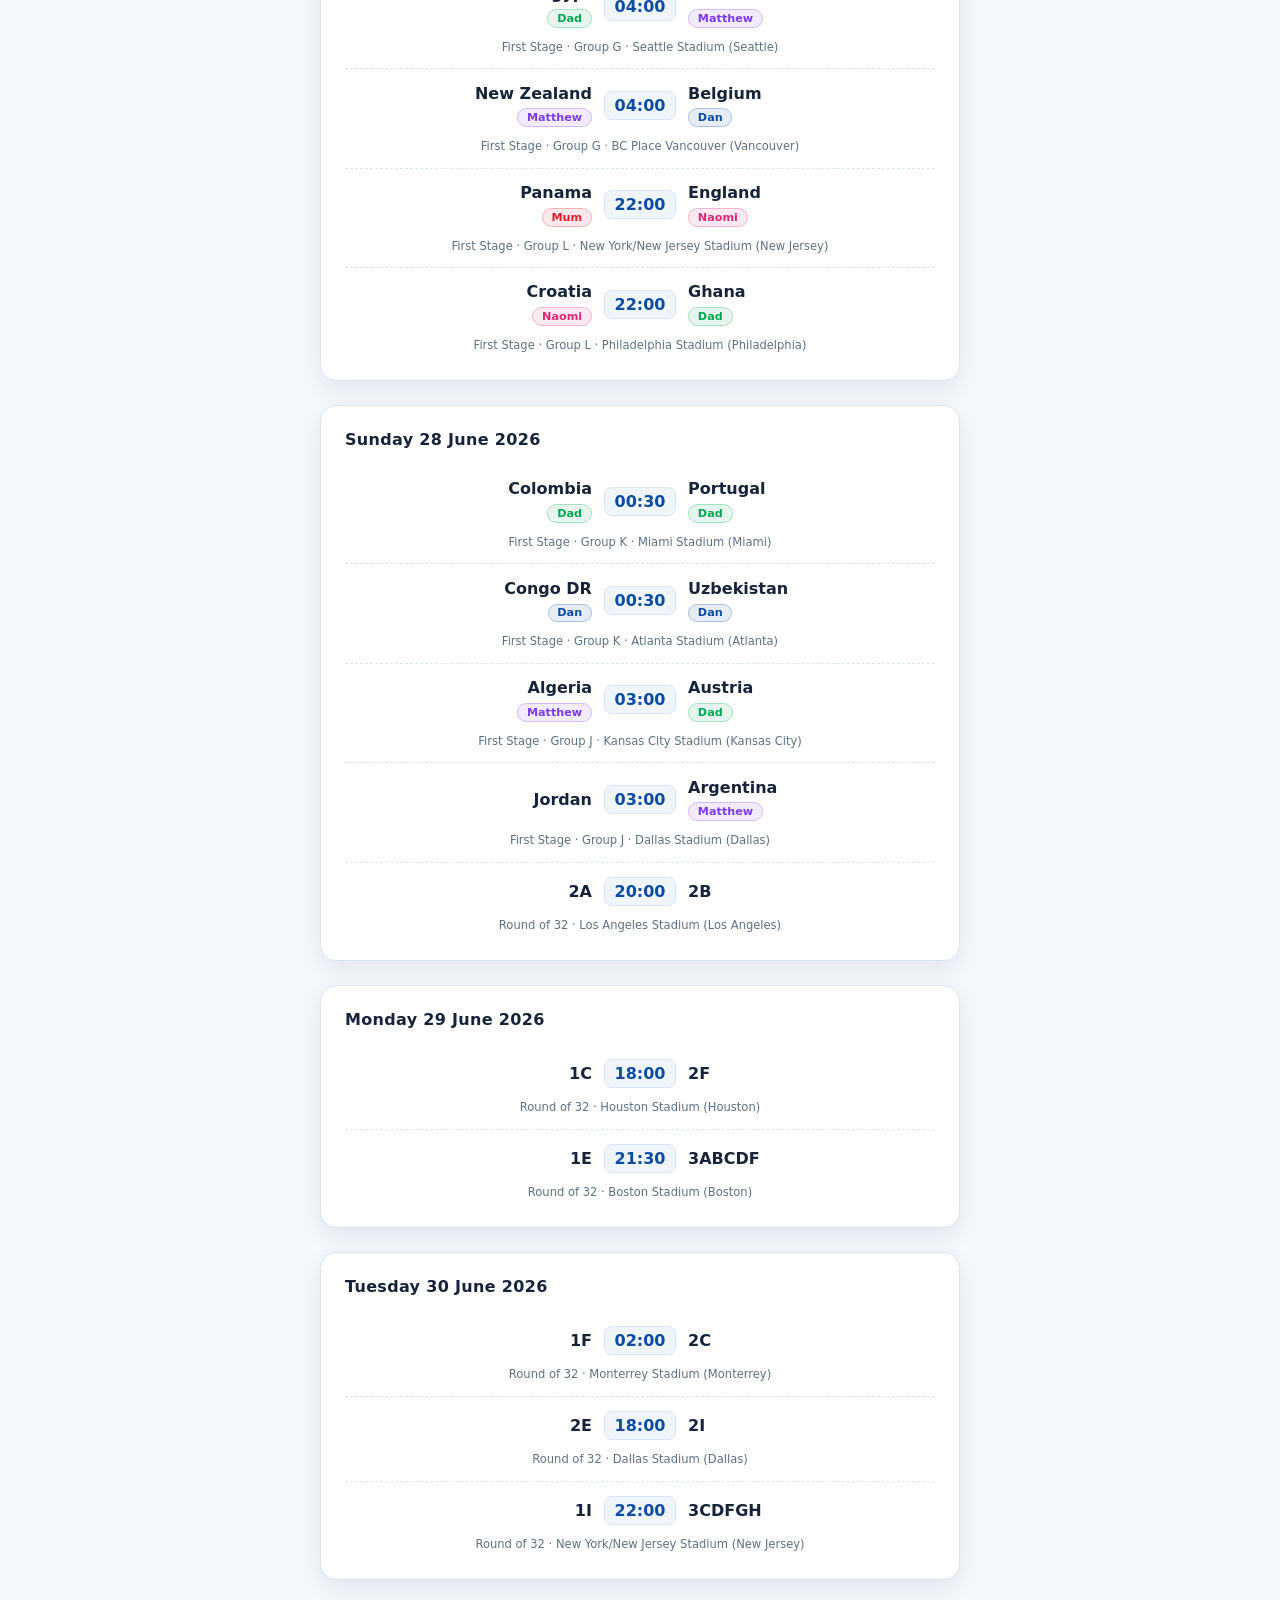
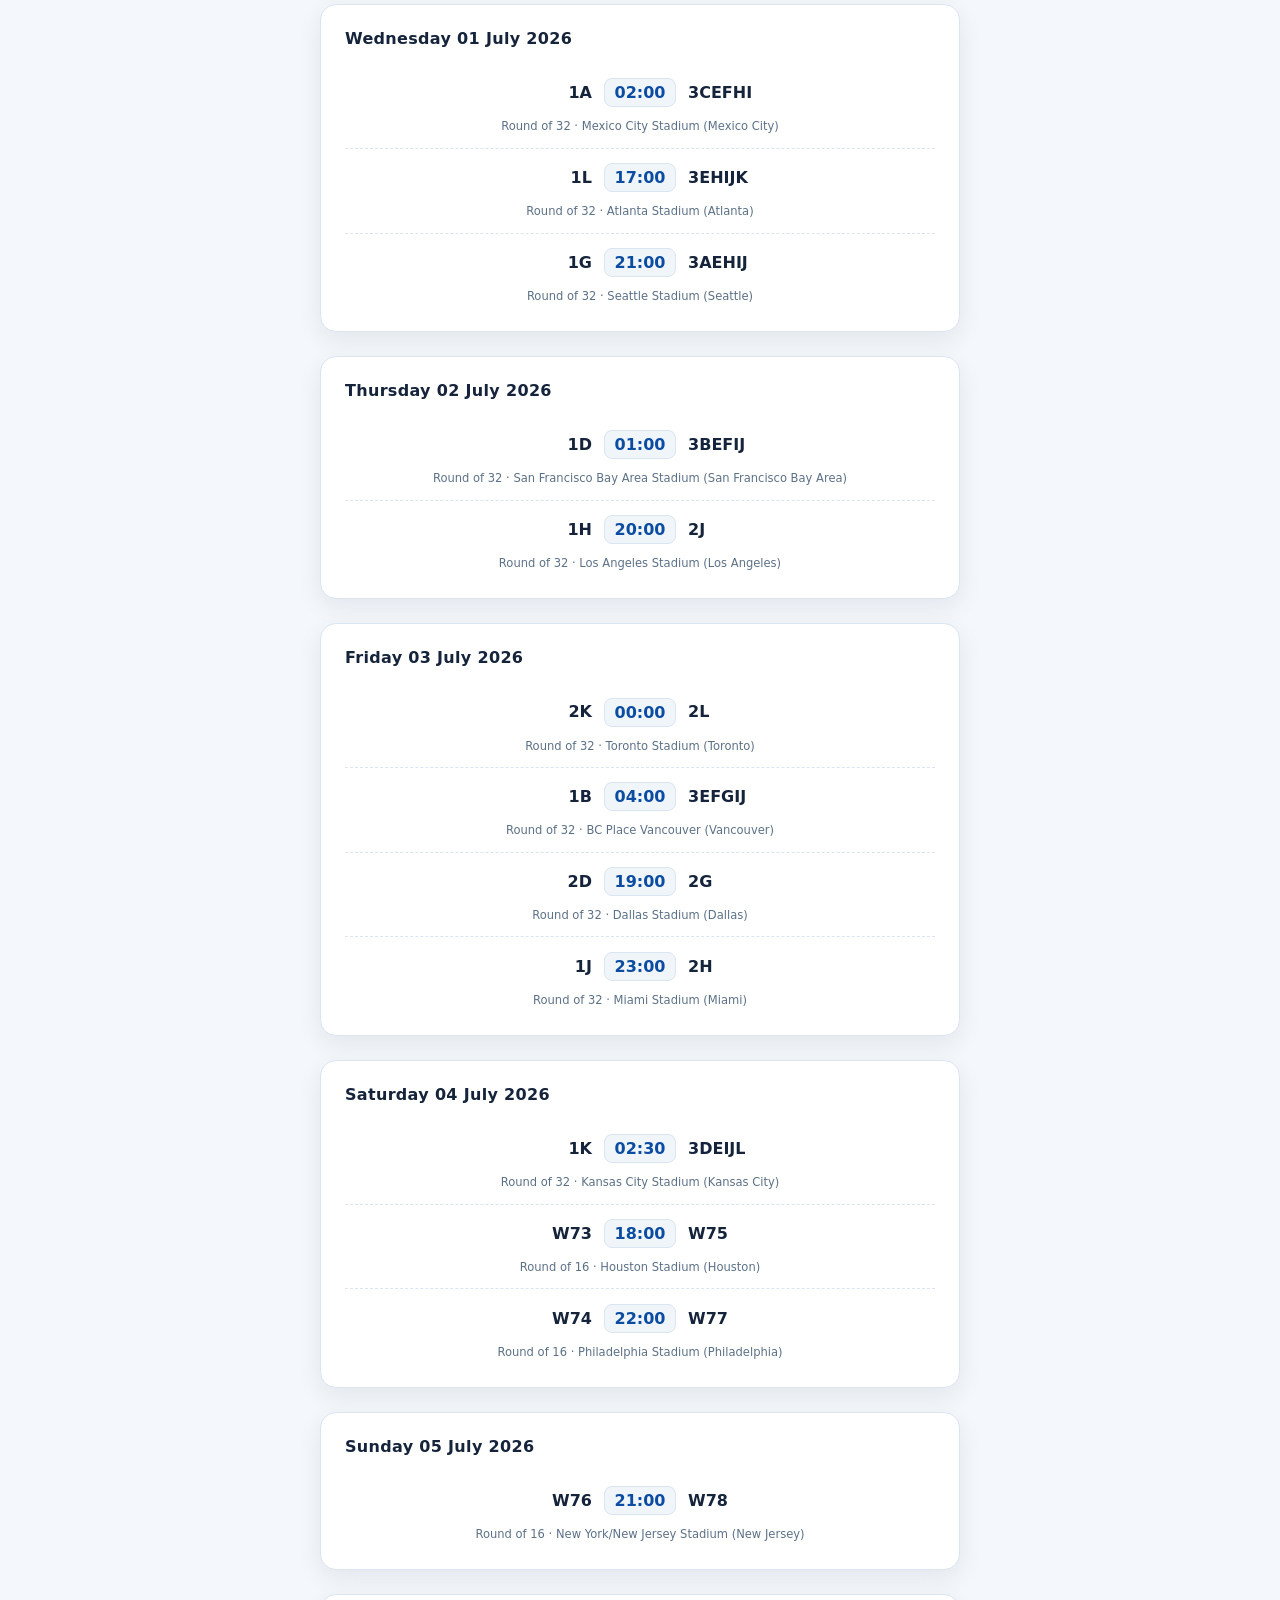
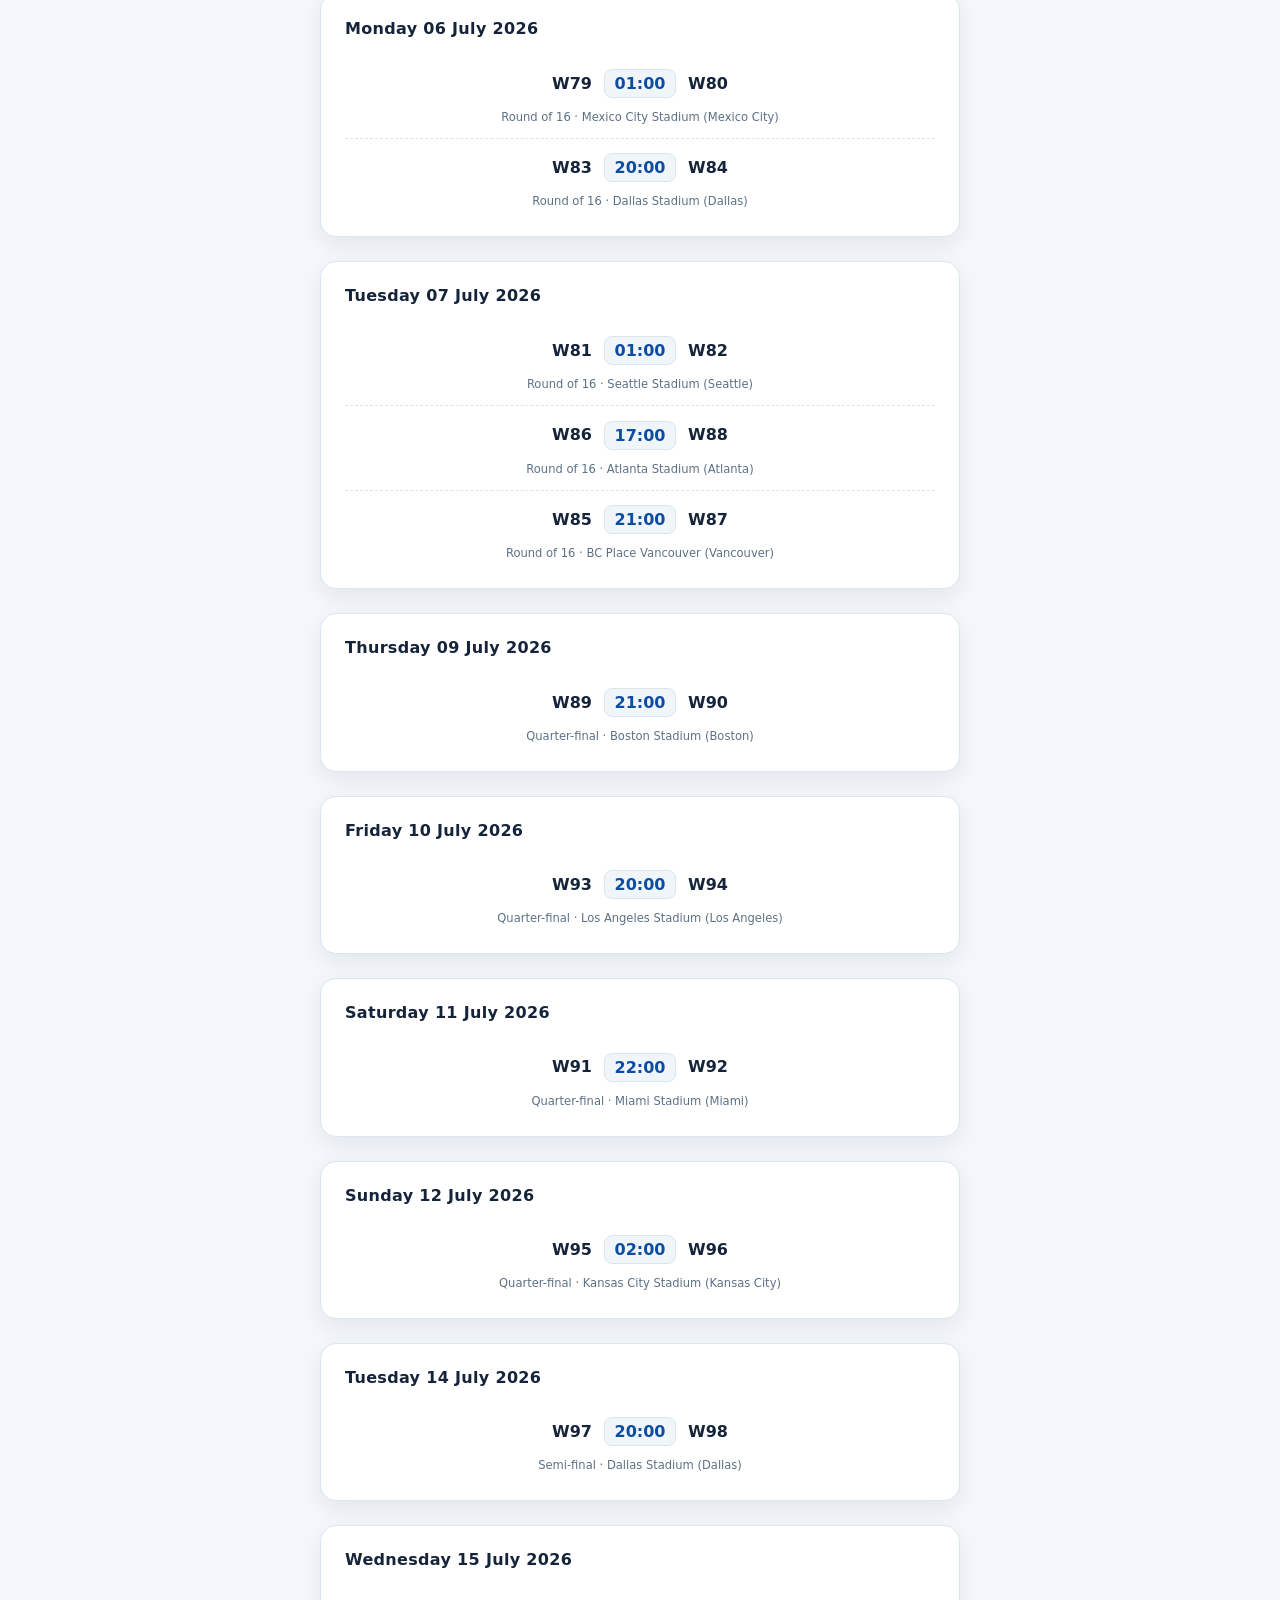
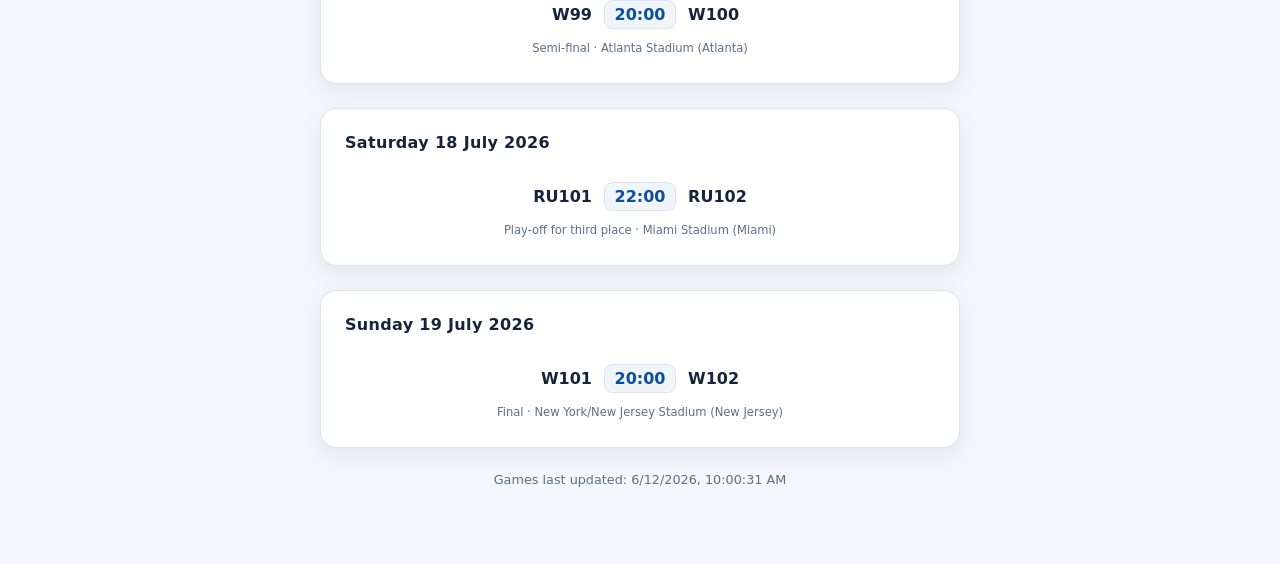
==== commit 646716f0: "Show game times" ====
--- a/site/games.html
+++ b/site/games.html
@@ -330,9 +330,8 @@
           main.className = "score";
           main.textContent = `${game.home.score} – ${game.away.score}`;
         } else {
-          // For unplayed games the status label carries the kickoff time.
           main.className = "kickoff";
-          main.textContent = game.status || "vs";
+          main.textContent = game.time || game.status || "vs";
         }
 
         centre.append(main);
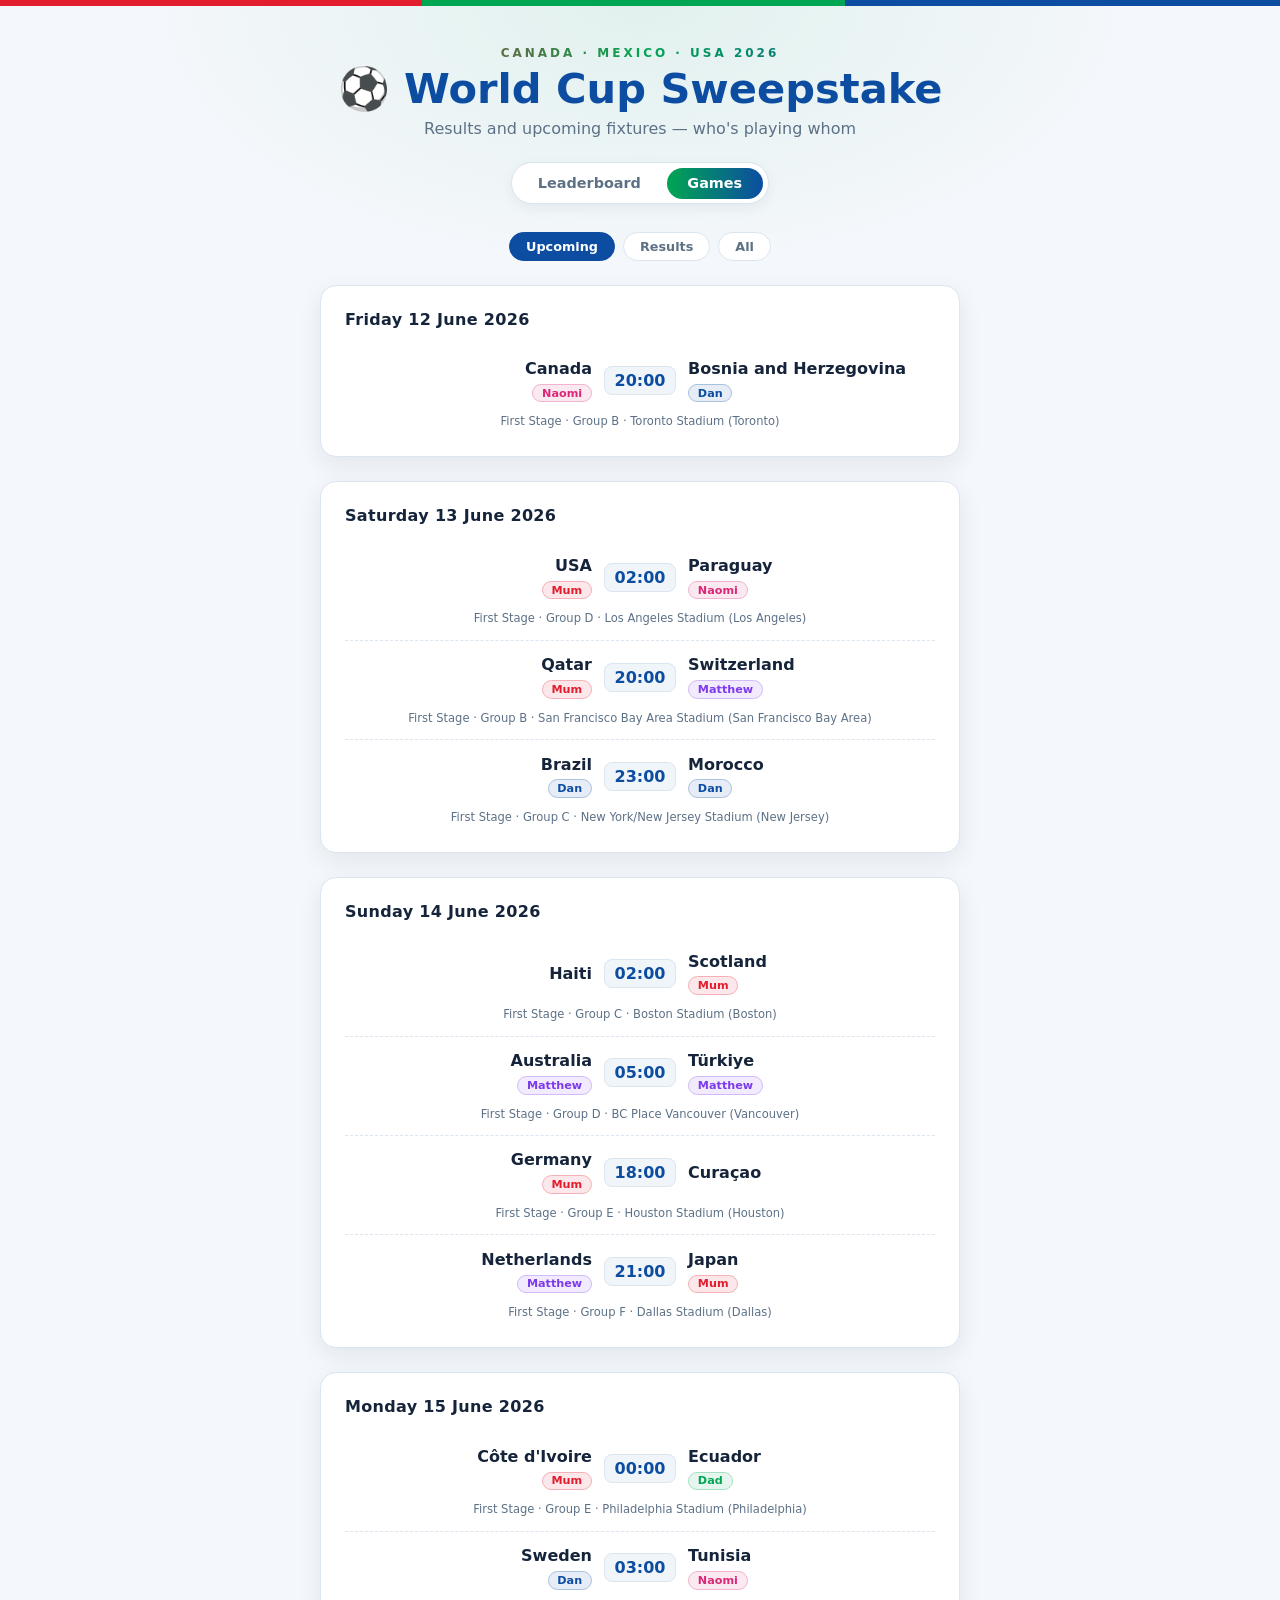
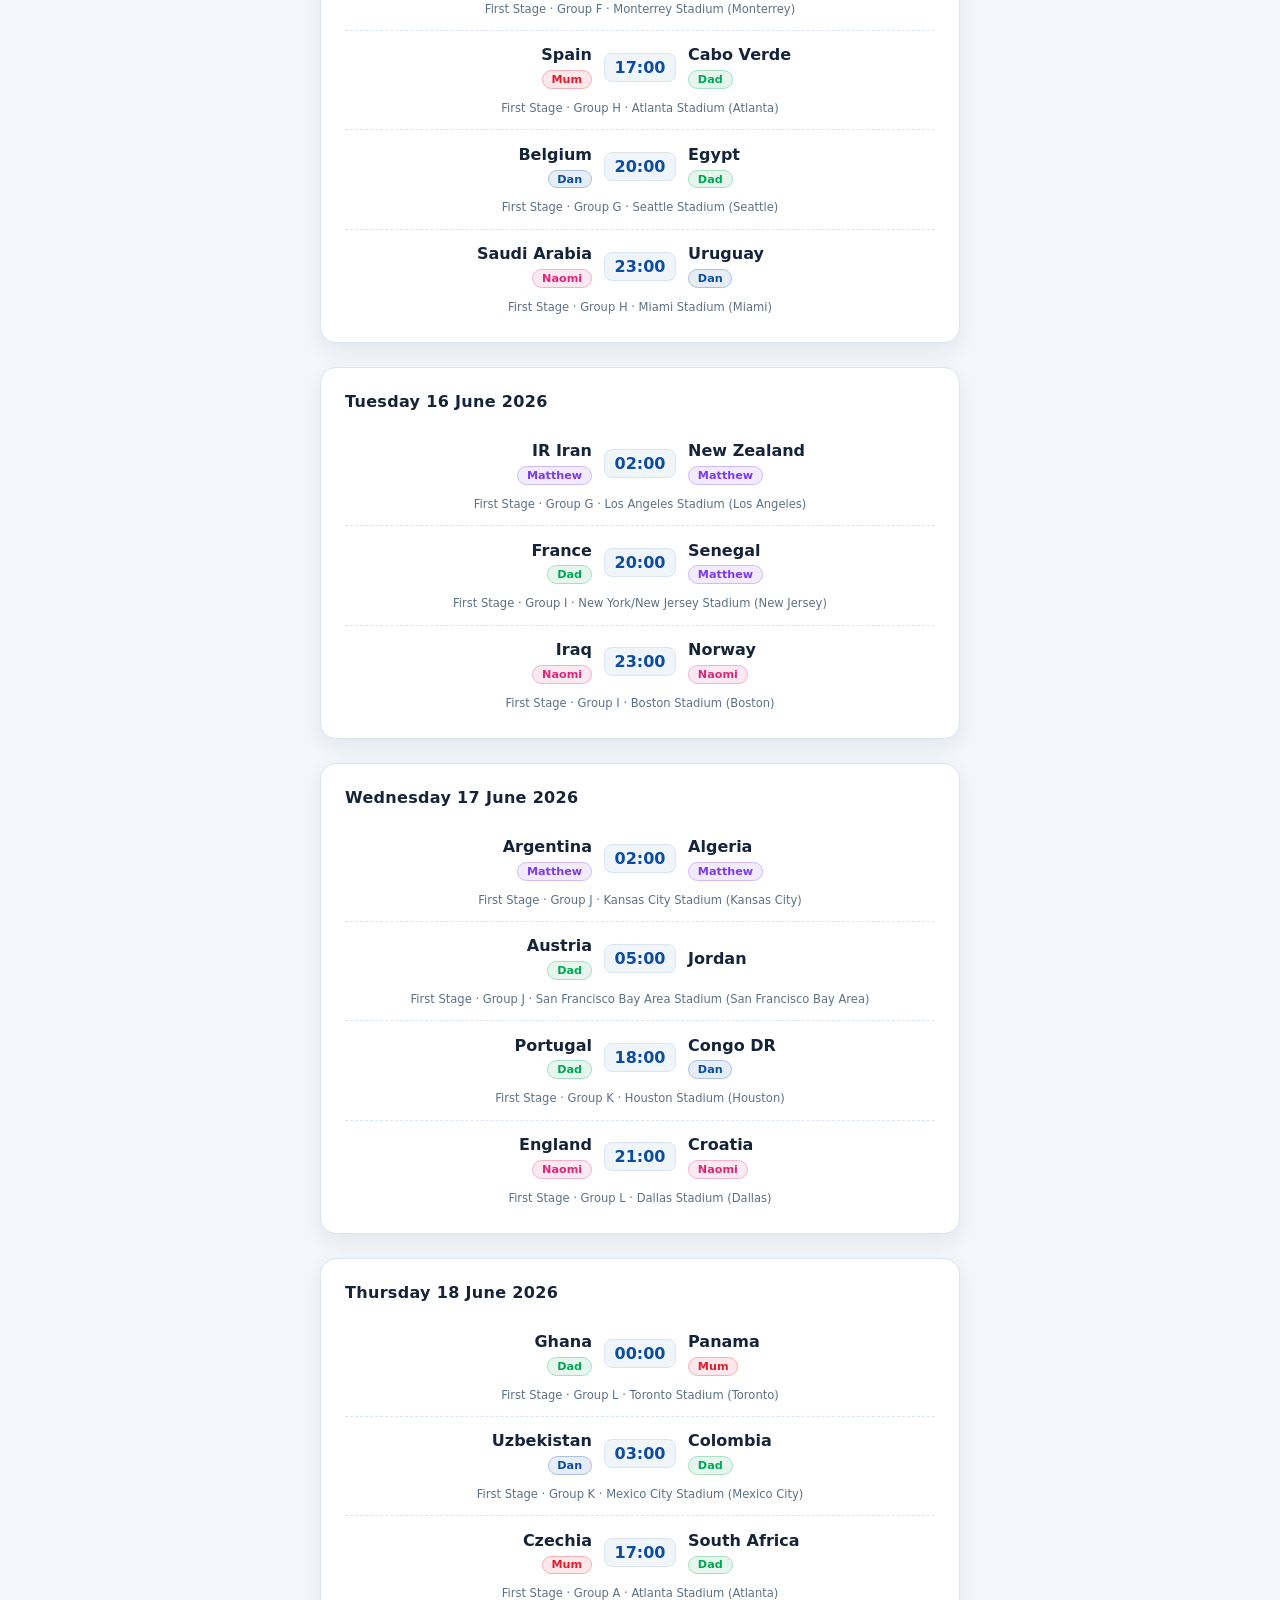
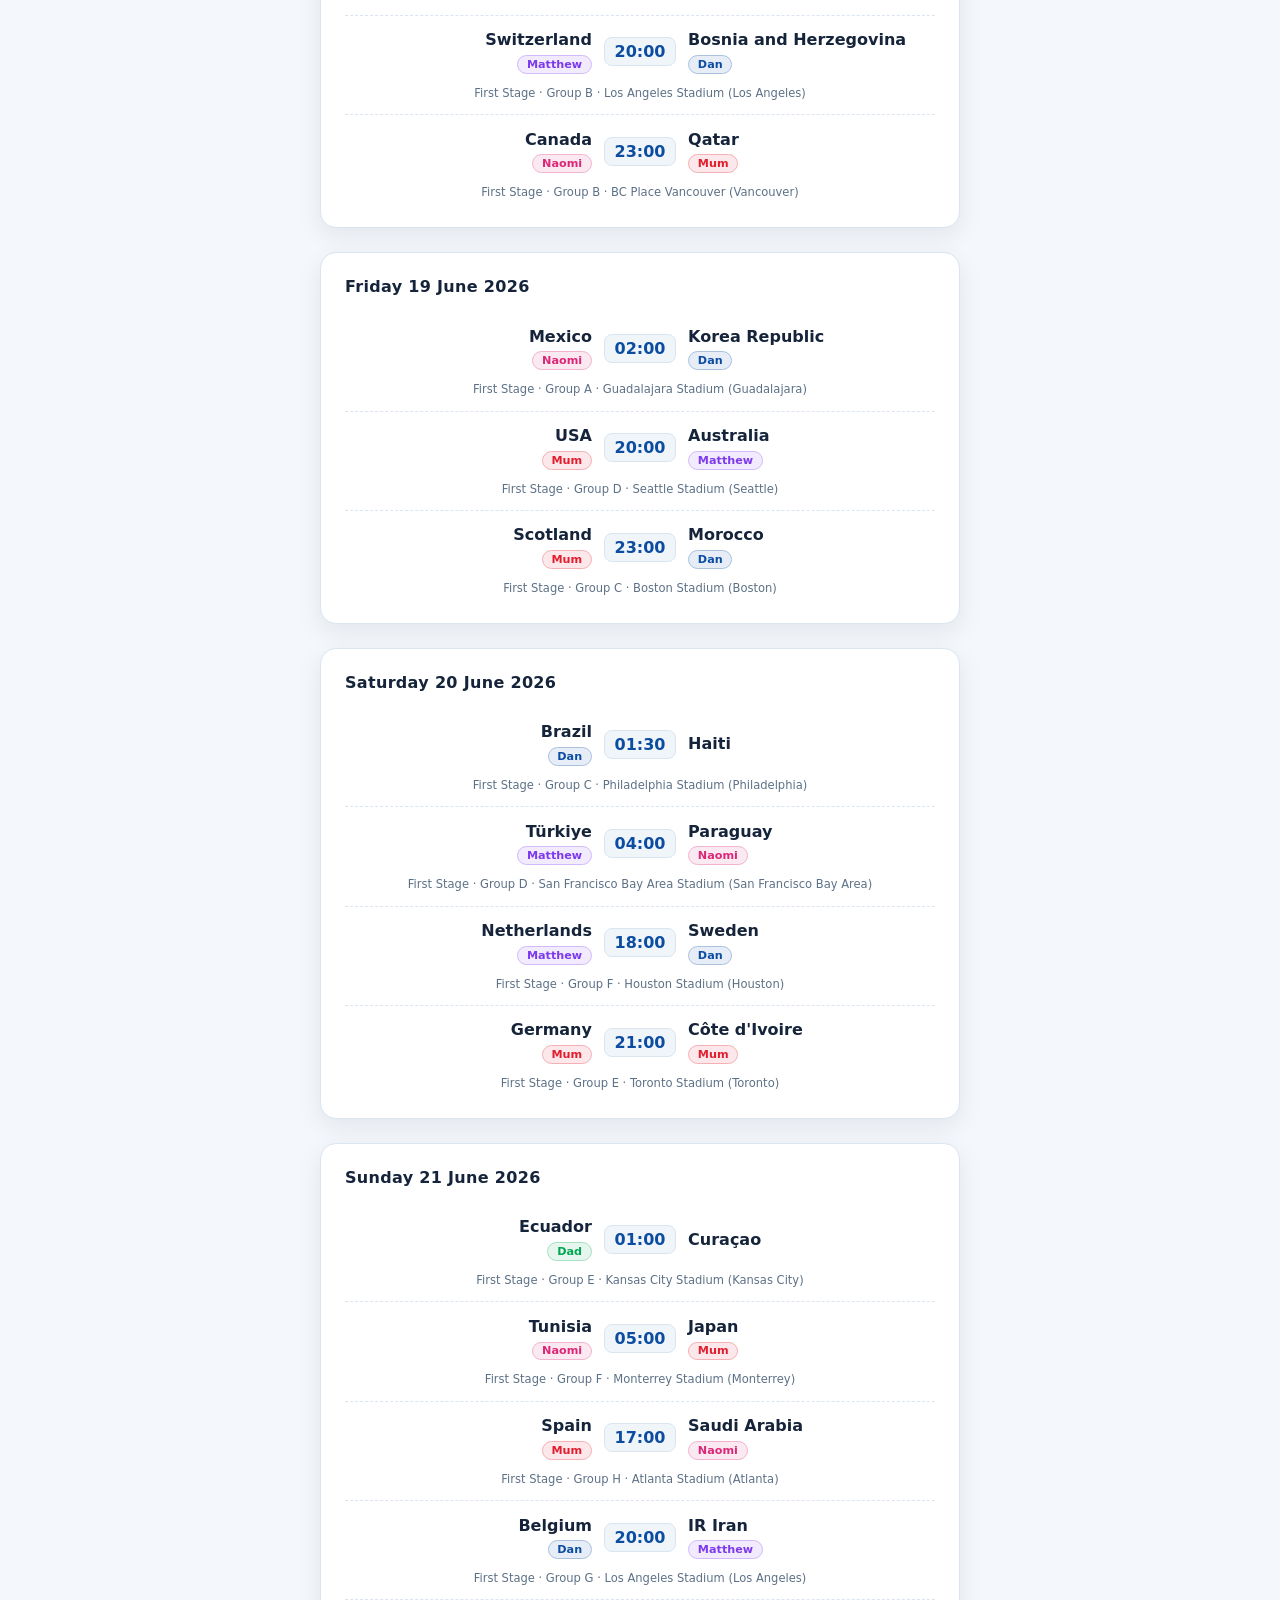
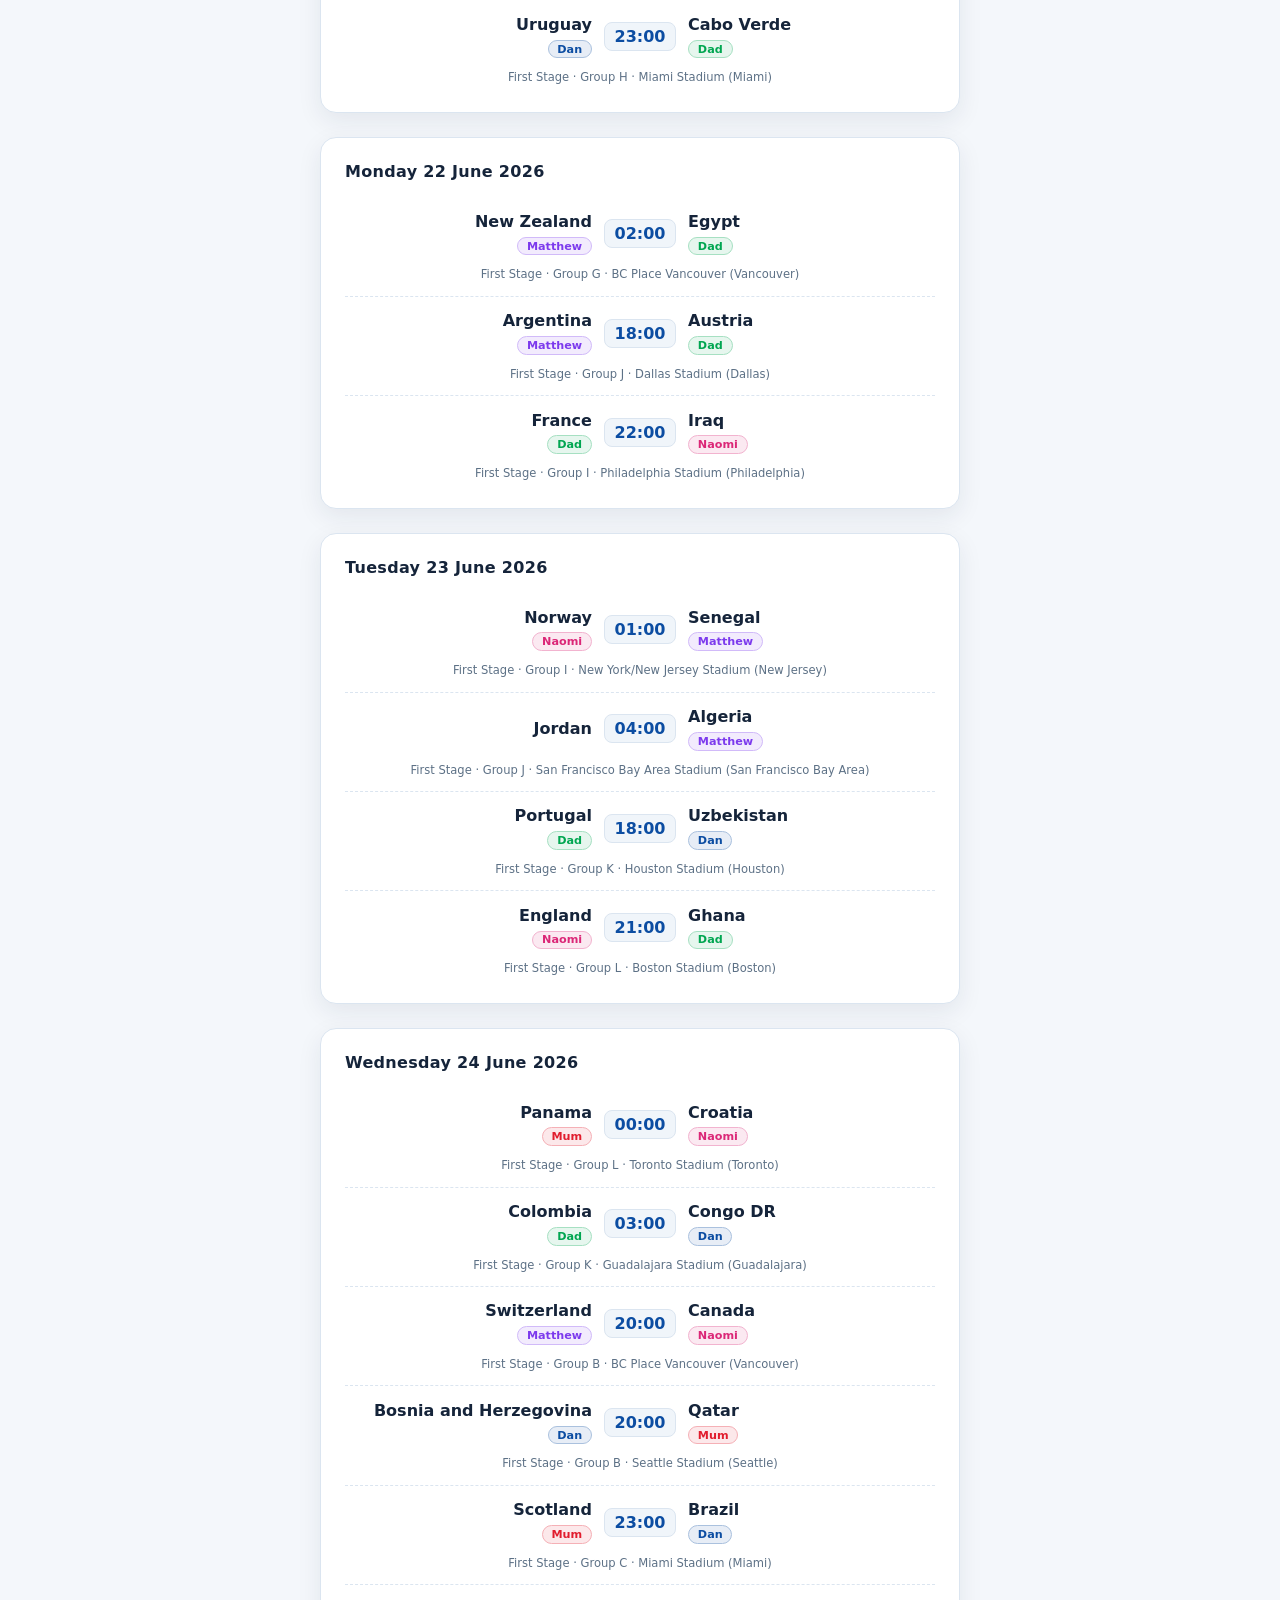
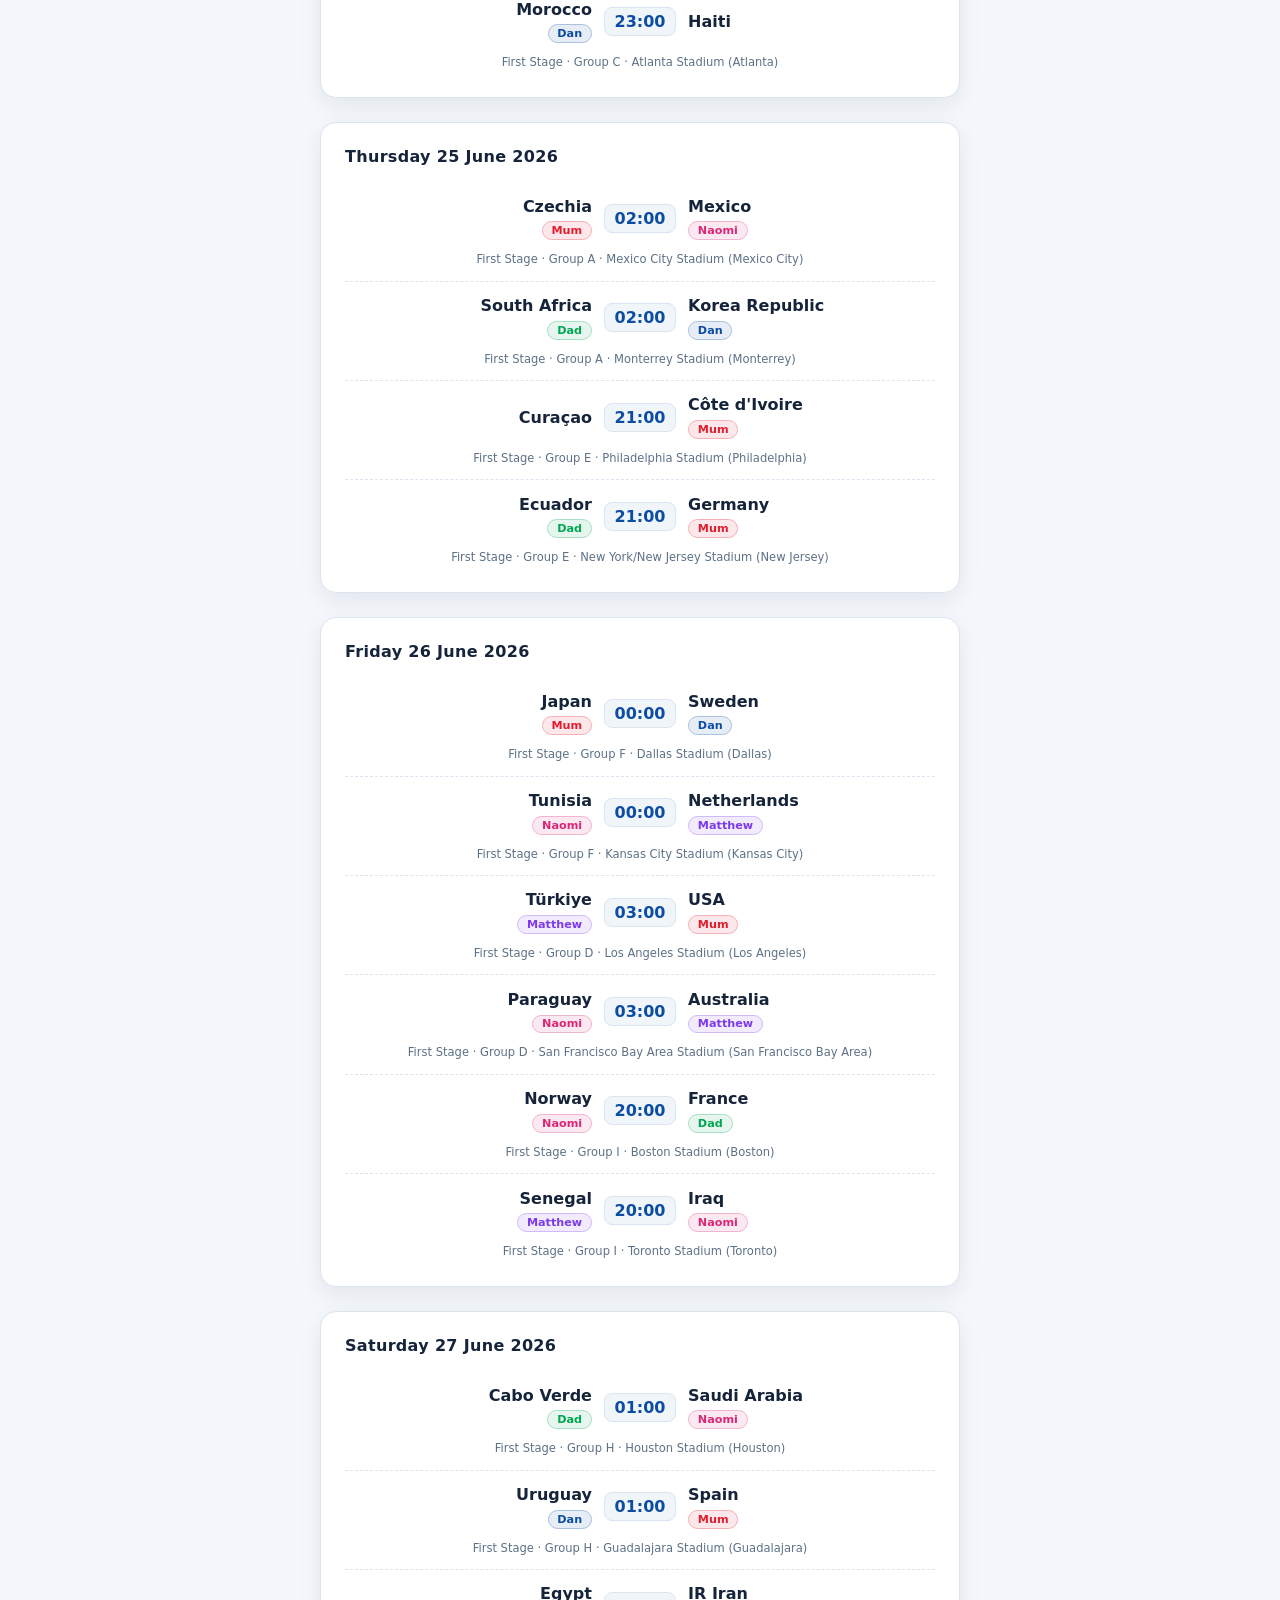
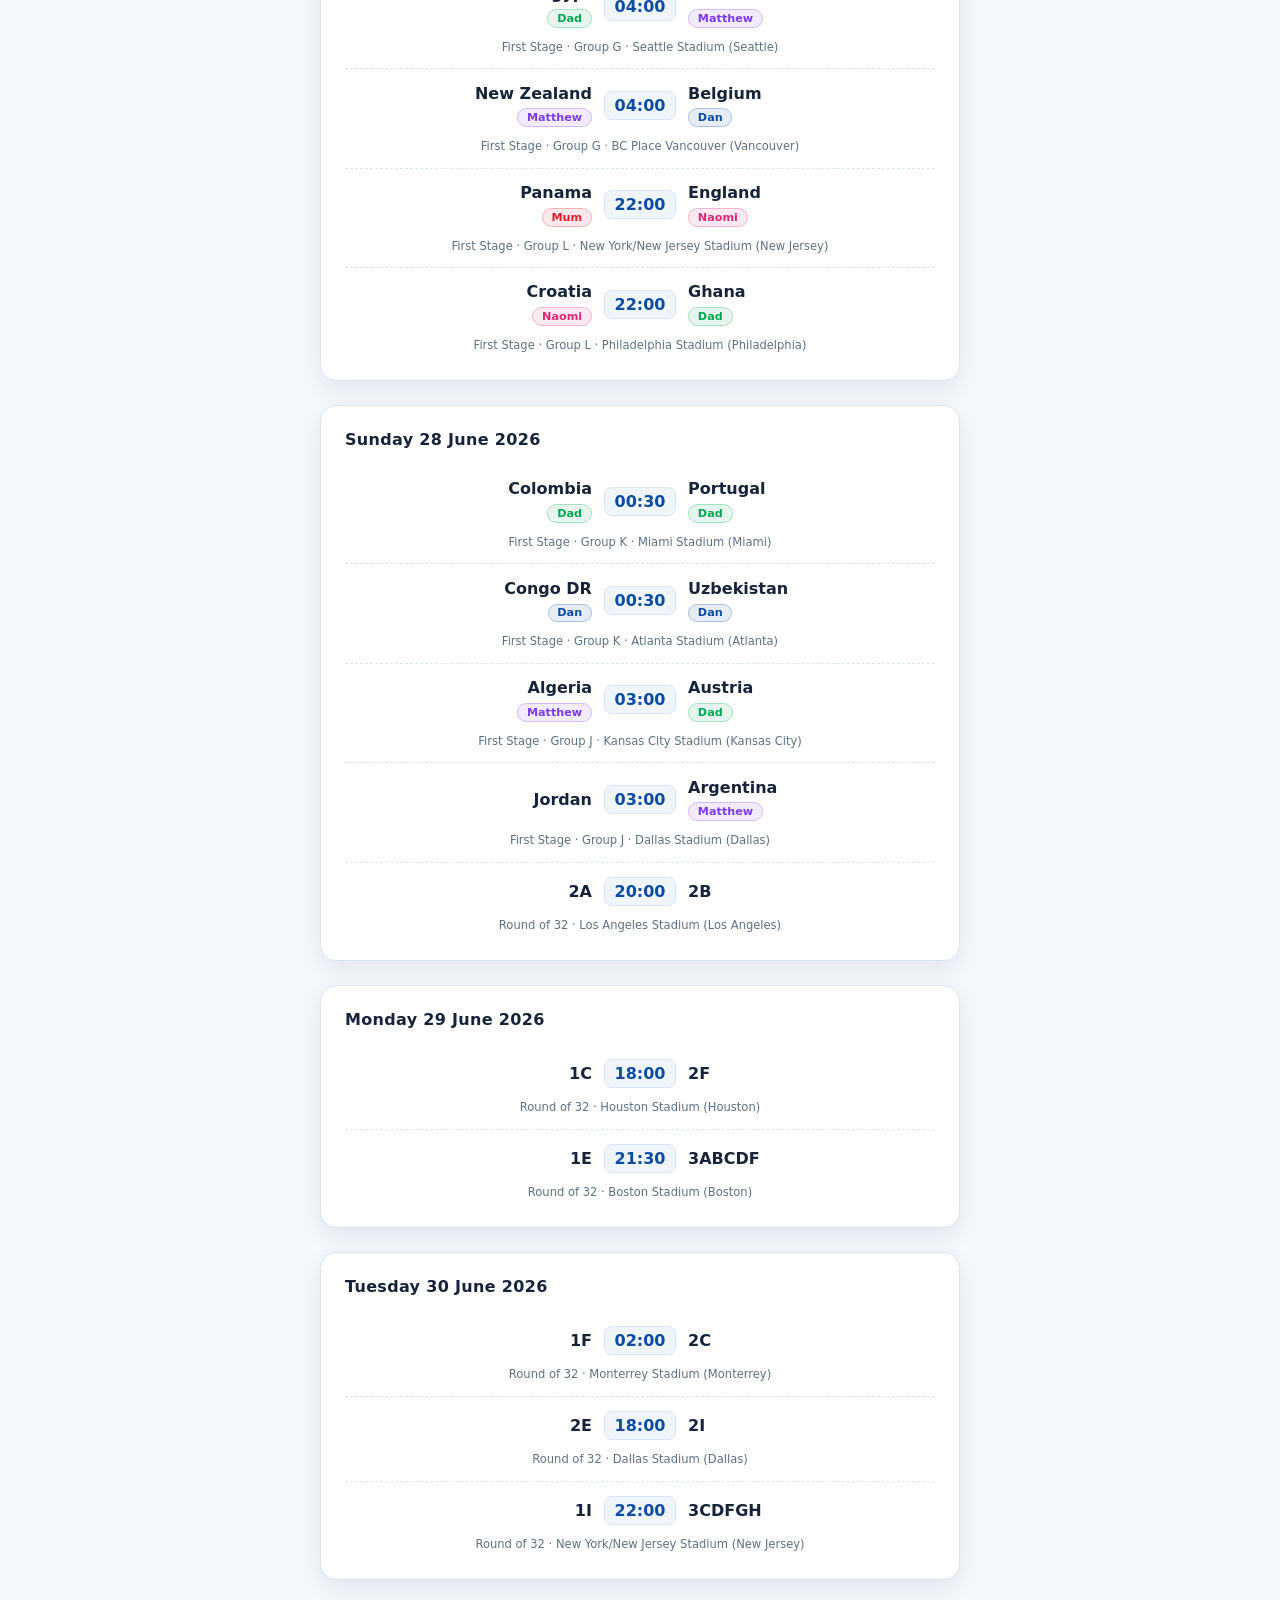
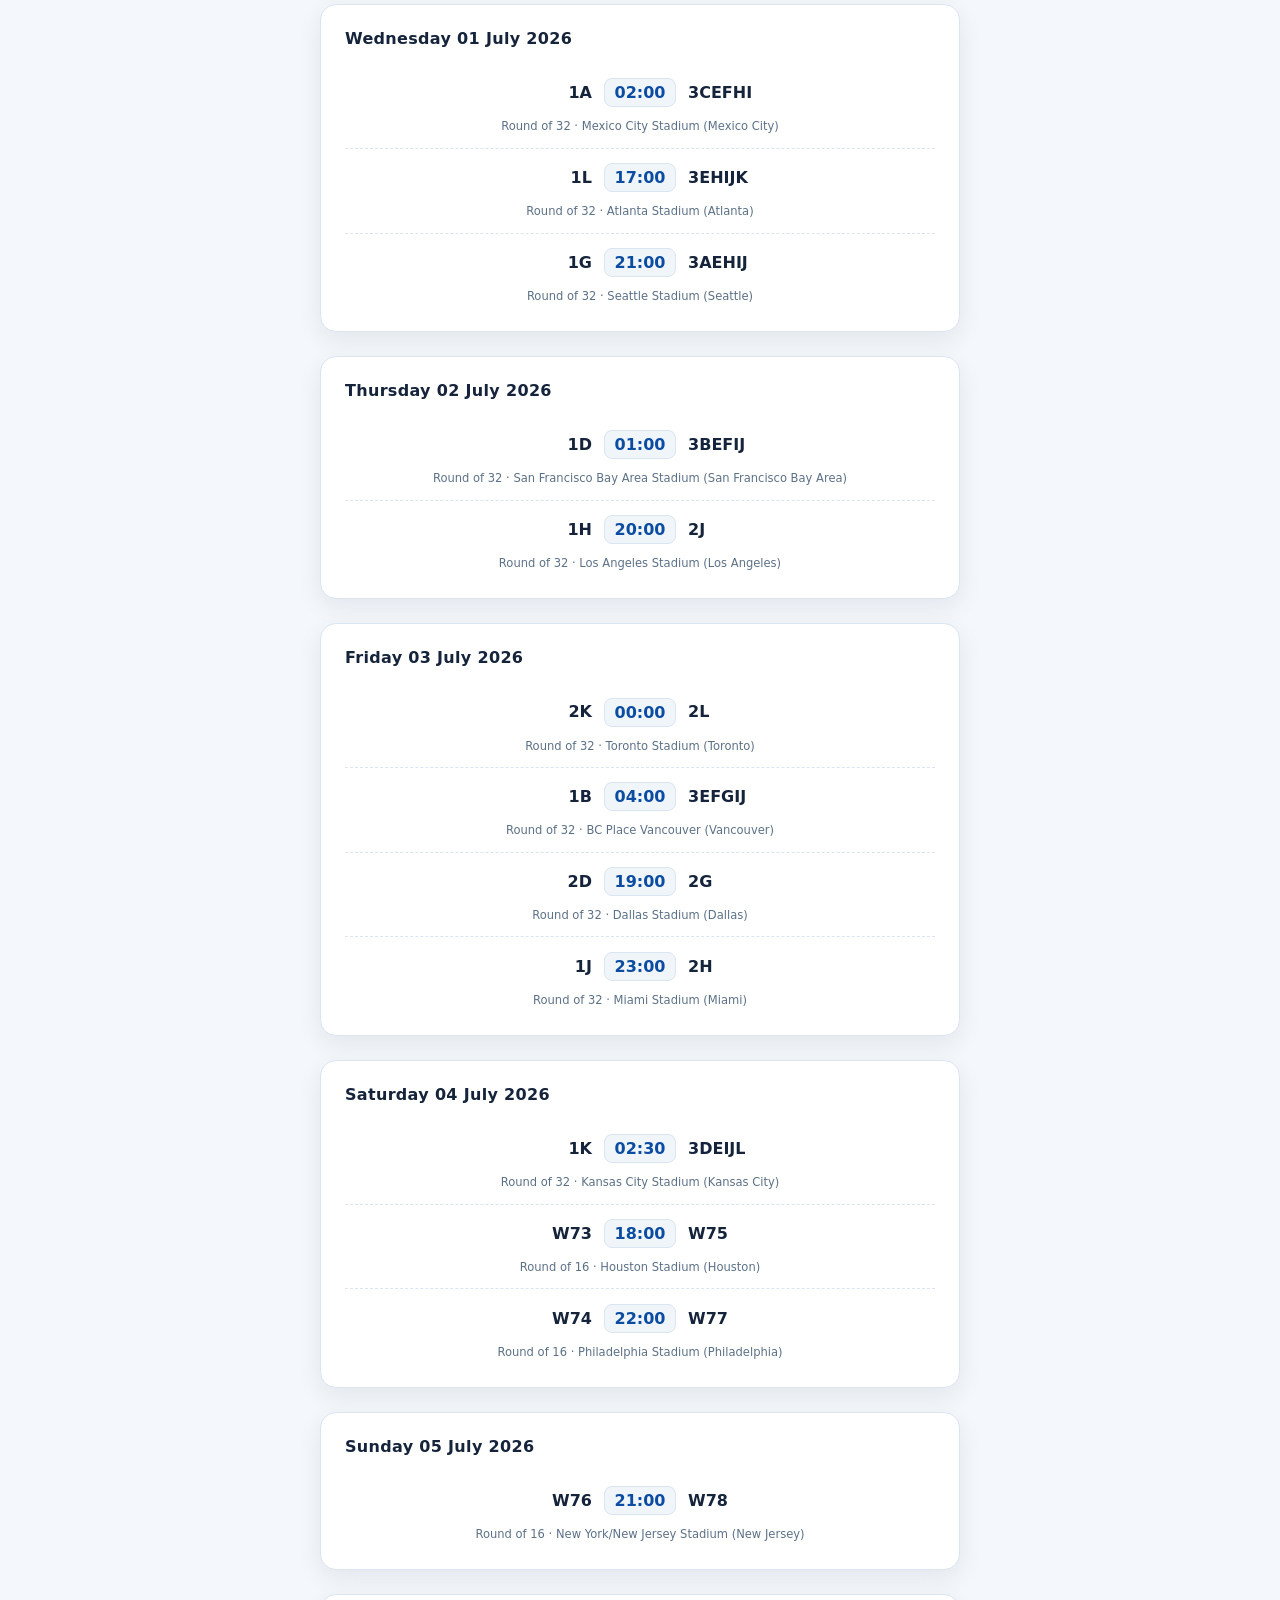
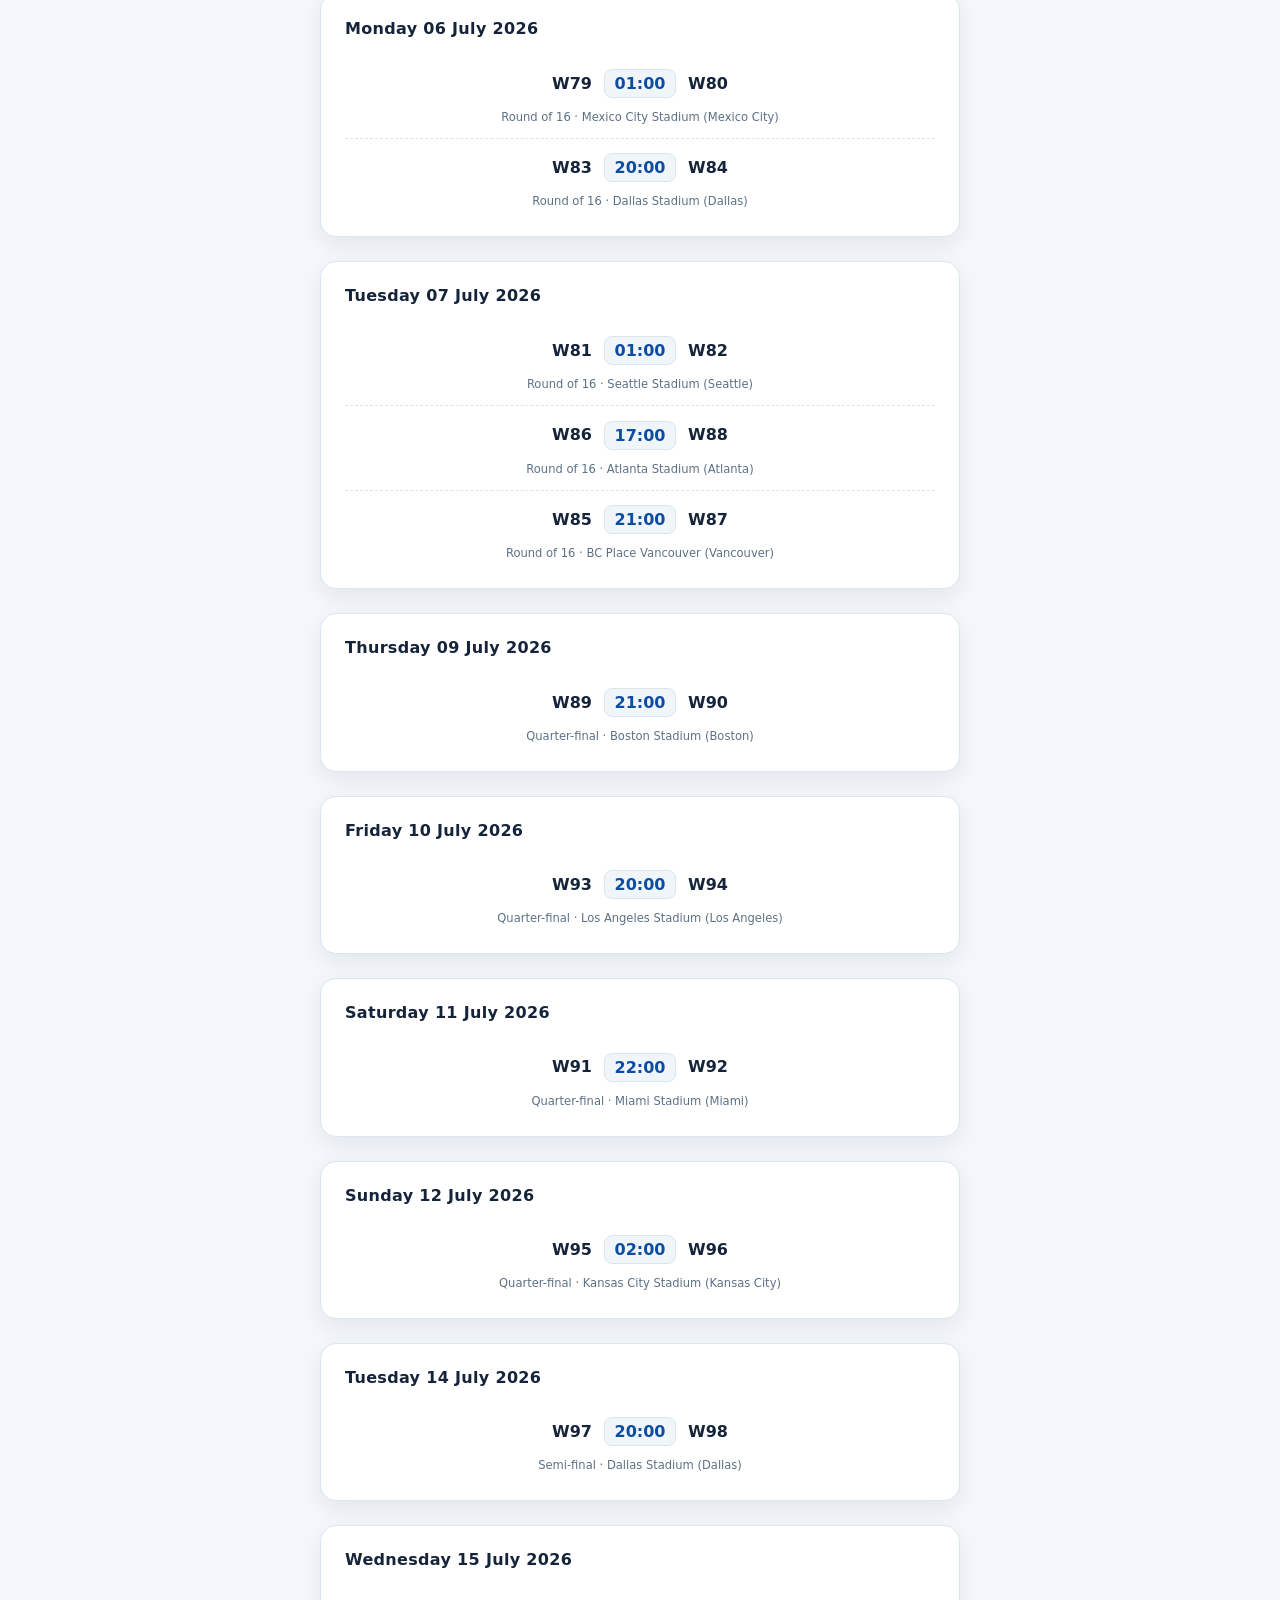
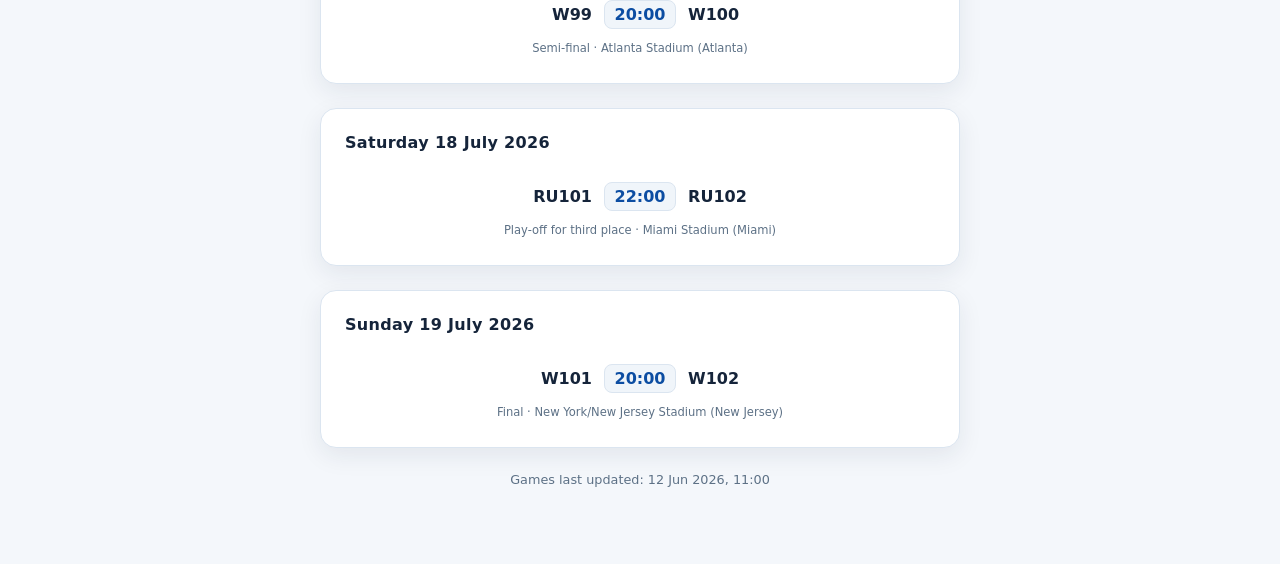
==== commit c1802f03: "London Time; HF bug" ====
--- a/site/games.html
+++ b/site/games.html
@@ -159,6 +159,38 @@
         color: var(--text-muted);
       }
 
+      .match.live {
+        background: linear-gradient(90deg, rgba(225, 29, 46, 0.06), transparent 65%);
+        border-radius: 10px;
+      }
+
+      .state.live {
+        display: inline-flex;
+        align-items: center;
+        gap: 0.3rem;
+        color: var(--red);
+      }
+
+      .state.live::before {
+        content: "";
+        width: 0.5rem;
+        height: 0.5rem;
+        border-radius: 50%;
+        background: var(--red);
+        animation: live-pulse 1.4s ease-in-out infinite;
+      }
+
+      @keyframes live-pulse {
+        0%, 100% {
+          opacity: 1;
+          transform: scale(1);
+        }
+        50% {
+          opacity: 0.4;
+          transform: scale(0.7);
+        }
+      }
+
       .empty {
         text-align: center;
         color: var(--text-muted);
@@ -219,7 +251,7 @@
           renderGames();
 
           const updated = new Date(data.updated_at);
-          status.textContent = `Games last updated: ${updated.toLocaleString()}`;
+          status.textContent = `Games last updated: ${formatLondonTime(updated)}`;
         } catch (error) {
           status.textContent = `Unable to load games: ${error.message}`;
         }
@@ -249,7 +281,8 @@
           return;
         }
 
-        const todayIso = new Date().toISOString().slice(0, 10);
+        const now = Date.now();
+        const todayIso = londonDateString(new Date(now));
 
         let currentLabel = null;
         let section = null;
@@ -277,17 +310,62 @@
             container.append(section);
           }
 
-          section.append(renderMatch(game));
+          section.append(renderMatch(game, now));
         });
       }
 
-      function renderMatch(game) {
+      function formatLondonTime(date) {
+        return date.toLocaleString("en-GB", {
+          timeZone: "Europe/London",
+          dateStyle: "medium",
+          timeStyle: "short",
+        });
+      }
+
+      function londonDateString(date) {
+        return date.toLocaleDateString("en-CA", { timeZone: "Europe/London" });
+      }
+
+      // A game runs ~3 hours covering stoppage time, half-time, extra time
+      // and penalties. The scraper captures kickoff times in Europe/London
+      // time, which is BST (UTC+1) for the whole June/July 2026 tournament.
+      const LIVE_WINDOW_MS = 3 * 60 * 60 * 1000;
+      const LONDON_OFFSET = "+01:00";
+
+      function getKickoff(game) {
+        if (!game.date || !game.time) return null;
+
+        const kickoff = new Date(`${game.date}T${game.time}:00${LONDON_OFFSET}`);
+        return Number.isNaN(kickoff.getTime()) ? null : kickoff;
+      }
+
+      function hasScore(game) {
+        return game.home.score !== null && game.away.score !== null;
+      }
+
+      function isLive(game, now) {
+        if (game.played) return false;
+
+        // FIFA stops reporting a kickoff time once a match starts, so a
+        // posted score is the most reliable sign a game is in progress.
+        if (hasScore(game)) return true;
+
+        const kickoff = getKickoff(game);
+        if (!kickoff) return false;
+
+        const elapsed = now - kickoff.getTime();
+        return elapsed >= 0 && elapsed < LIVE_WINDOW_MS;
+      }
+
+      function renderMatch(game, now) {
+        const live = isLive(game, now);
+
         const match = document.createElement("div");
-        match.className = game.played ? "match played" : "match";
+        match.className = game.played ? "match played" : live ? "match live" : "match";
 
         match.append(
           renderSide(game, game.home, "home"),
-          renderCentre(game),
+          renderCentre(game, live),
           renderSide(game, game.away, "away"),
           renderMeta(game)
         );
@@ -320,15 +398,15 @@
         return side;
       }
 
-      function renderCentre(game) {
+      function renderCentre(game, live) {
         const centre = document.createElement("div");
         centre.className = "centre";
 
         const main = document.createElement("div");
 
-        if (game.played) {
+        if (game.played || live) {
           main.className = "score";
-          main.textContent = `${game.home.score} – ${game.away.score}`;
+          main.textContent = `${game.home.score ?? 0} – ${game.away.score ?? 0}`;
         } else {
           main.className = "kickoff";
           main.textContent = game.time || game.status || "vs";
@@ -336,7 +414,12 @@
 
         centre.append(main);
 
-        if (game.played && game.status) {
+        if (live) {
+          const state = document.createElement("div");
+          state.className = "state live";
+          state.textContent = "Live";
+          centre.append(state);
+        } else if (game.played && game.status) {
           const state = document.createElement("div");
           state.className = "state";
           state.textContent = game.status;
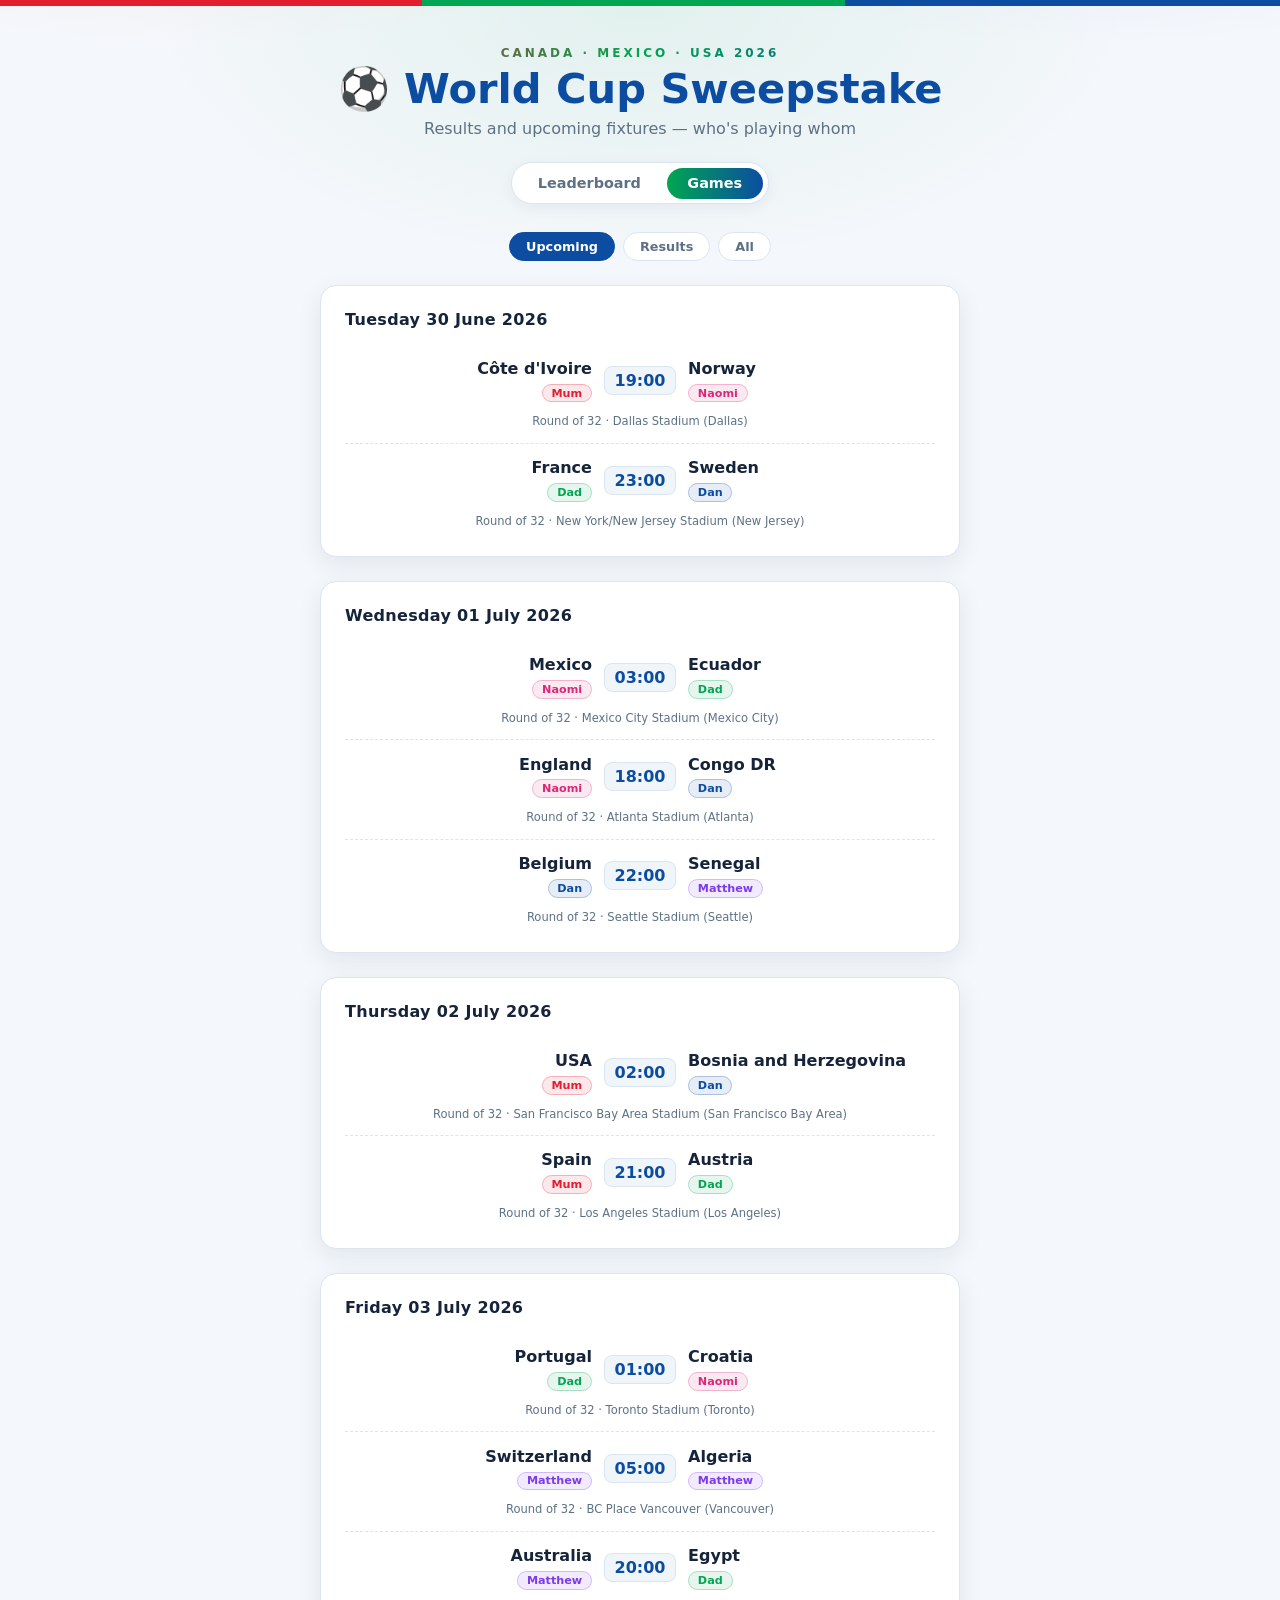
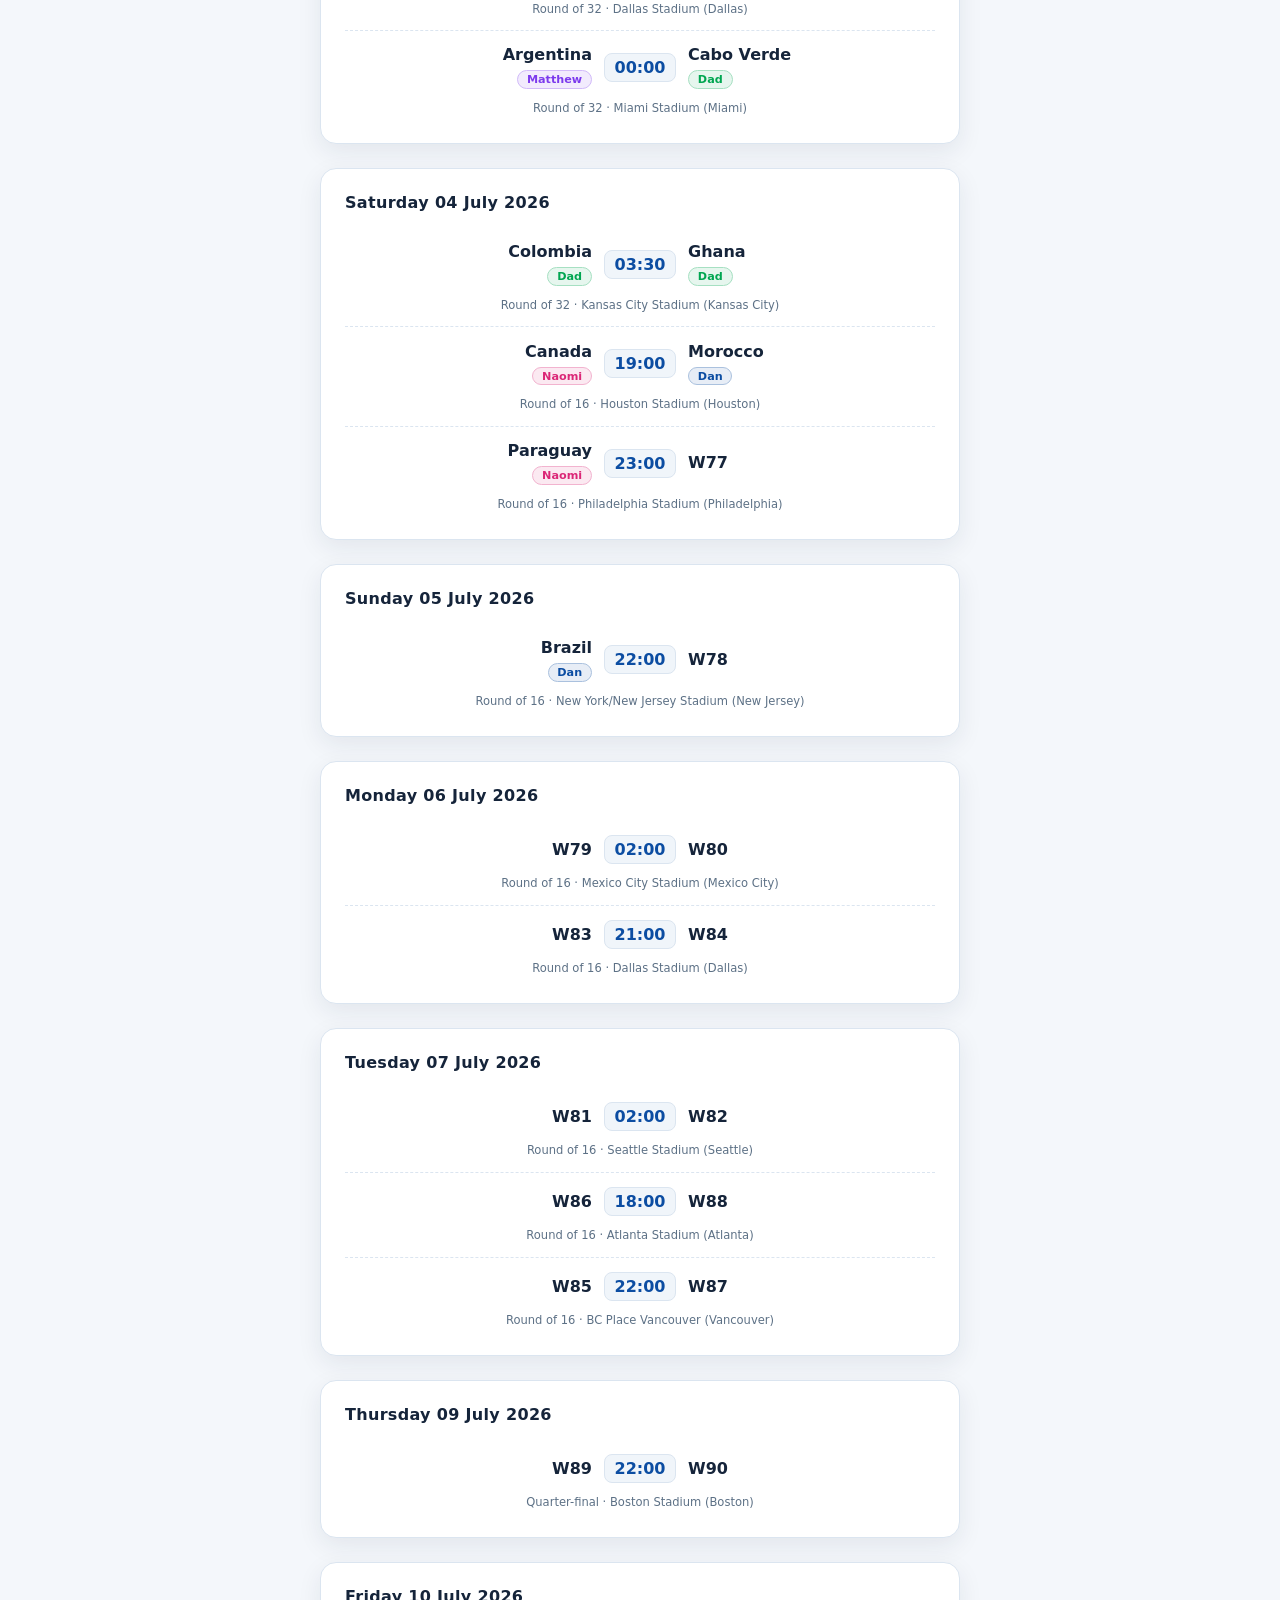
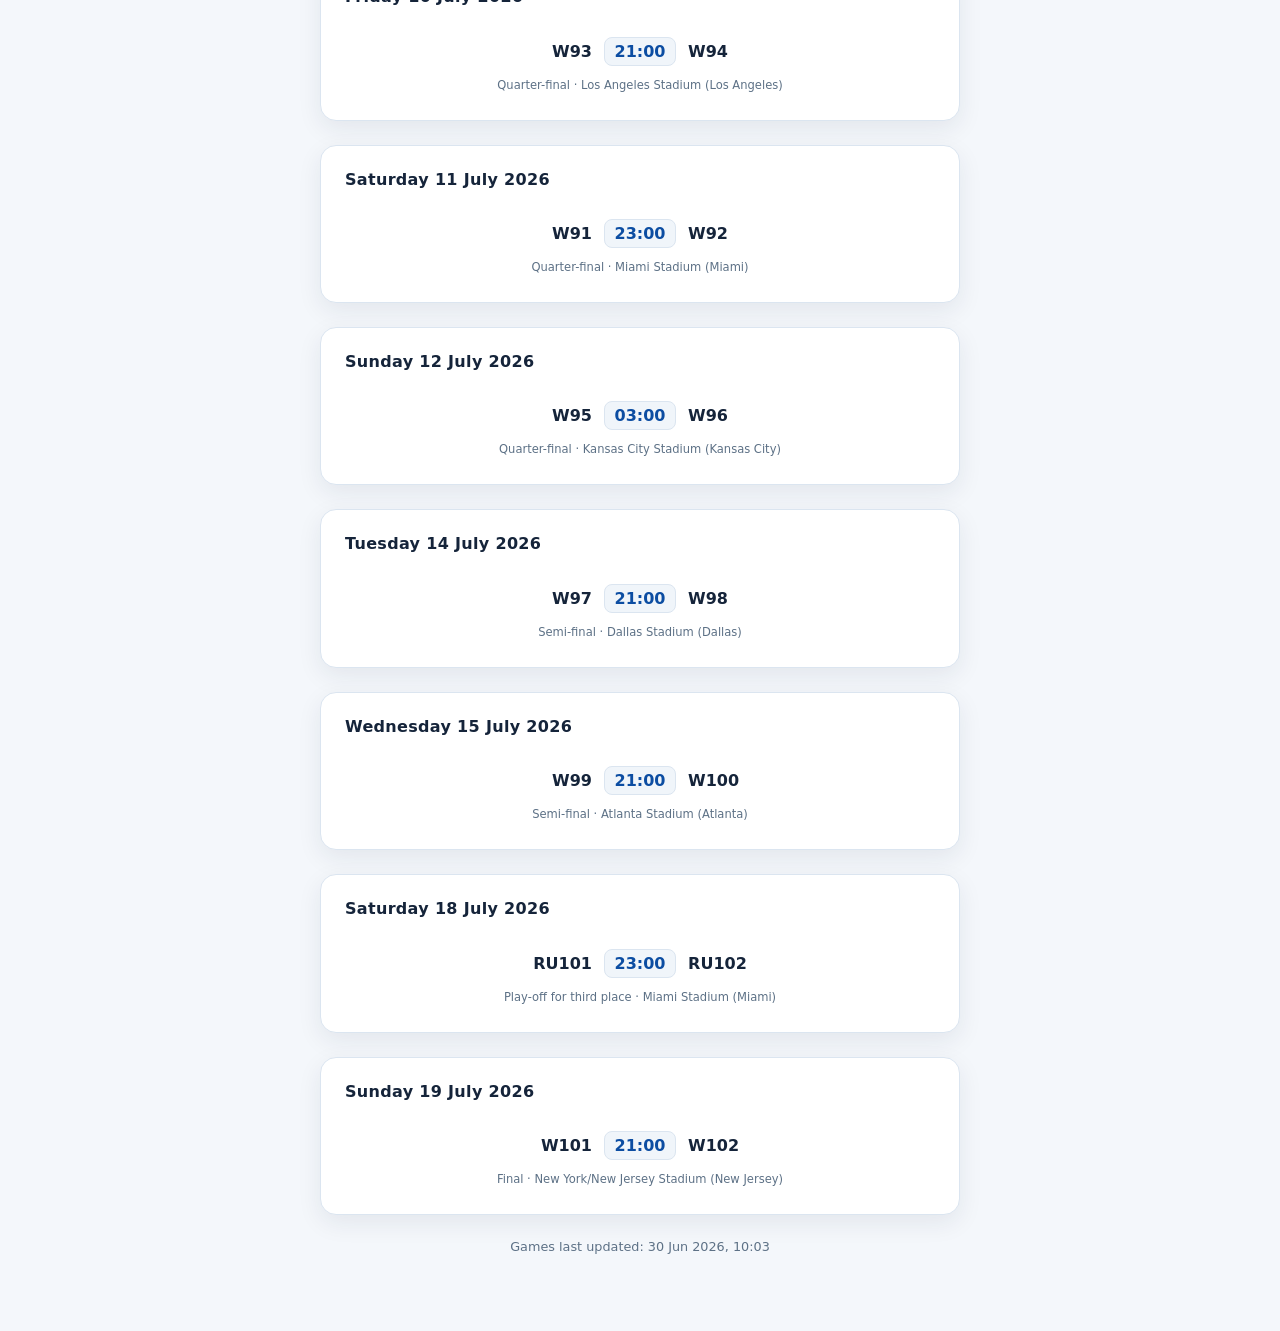
==== commit b5aba385: "Add elimanted teams; Capture penalties" ====
--- a/site/games.html
+++ b/site/games.html
@@ -265,6 +265,12 @@
           filter === "all" ? true : filter === "played" ? game.played : !game.played
         );
 
+        // Most recent first for results/all; upcoming stays chronological.
+        // Sort is stable, so matches within the same date keep their order.
+        if (filter === "played" || filter === "all") {
+          visible.sort((a, b) => (b.date || "").localeCompare(a.date || ""));
+        }
+
         if (visible.length === 0) {
           const empty = document.createElement("section");
           empty.className = "card";
@@ -327,15 +333,13 @@
       }
 
       // A game runs ~3 hours covering stoppage time, half-time, extra time
-      // and penalties. The scraper captures kickoff times in Europe/London
-      // time, which is BST (UTC+1) for the whole June/July 2026 tournament.
+      // and penalties.
       const LIVE_WINDOW_MS = 3 * 60 * 60 * 1000;
-      const LONDON_OFFSET = "+01:00";
 
       function getKickoff(game) {
-        if (!game.date || !game.time) return null;
-
-        const kickoff = new Date(`${game.date}T${game.time}:00${LONDON_OFFSET}`);
+        if (!game.kickoff) return null;
+
+        const kickoff = new Date(game.kickoff);
         return Number.isNaN(kickoff.getTime()) ? null : kickoff;
       }
 
@@ -398,6 +402,12 @@
         return side;
       }
 
+      // Knockout games decided on penalties carry a shoot-out tally that
+      // sits on the outer side of each team's score, e.g. "1 (3) – (4) 1".
+      function formatPenalty(team) {
+        return team.penalties == null ? "" : ` (${team.penalties})`;
+      }
+
       function renderCentre(game, live) {
         const centre = document.createElement("div");
         centre.className = "centre";
@@ -406,7 +416,9 @@
 
         if (game.played || live) {
           main.className = "score";
-          main.textContent = `${game.home.score ?? 0} – ${game.away.score ?? 0}`;
+          main.textContent =
+            `${game.home.score ?? 0}${formatPenalty(game.home)} – ` +
+            `${formatPenalty(game.away)}${game.away.score ?? 0}`;
         } else {
           main.className = "kickoff";
           main.textContent = game.time || game.status || "vs";
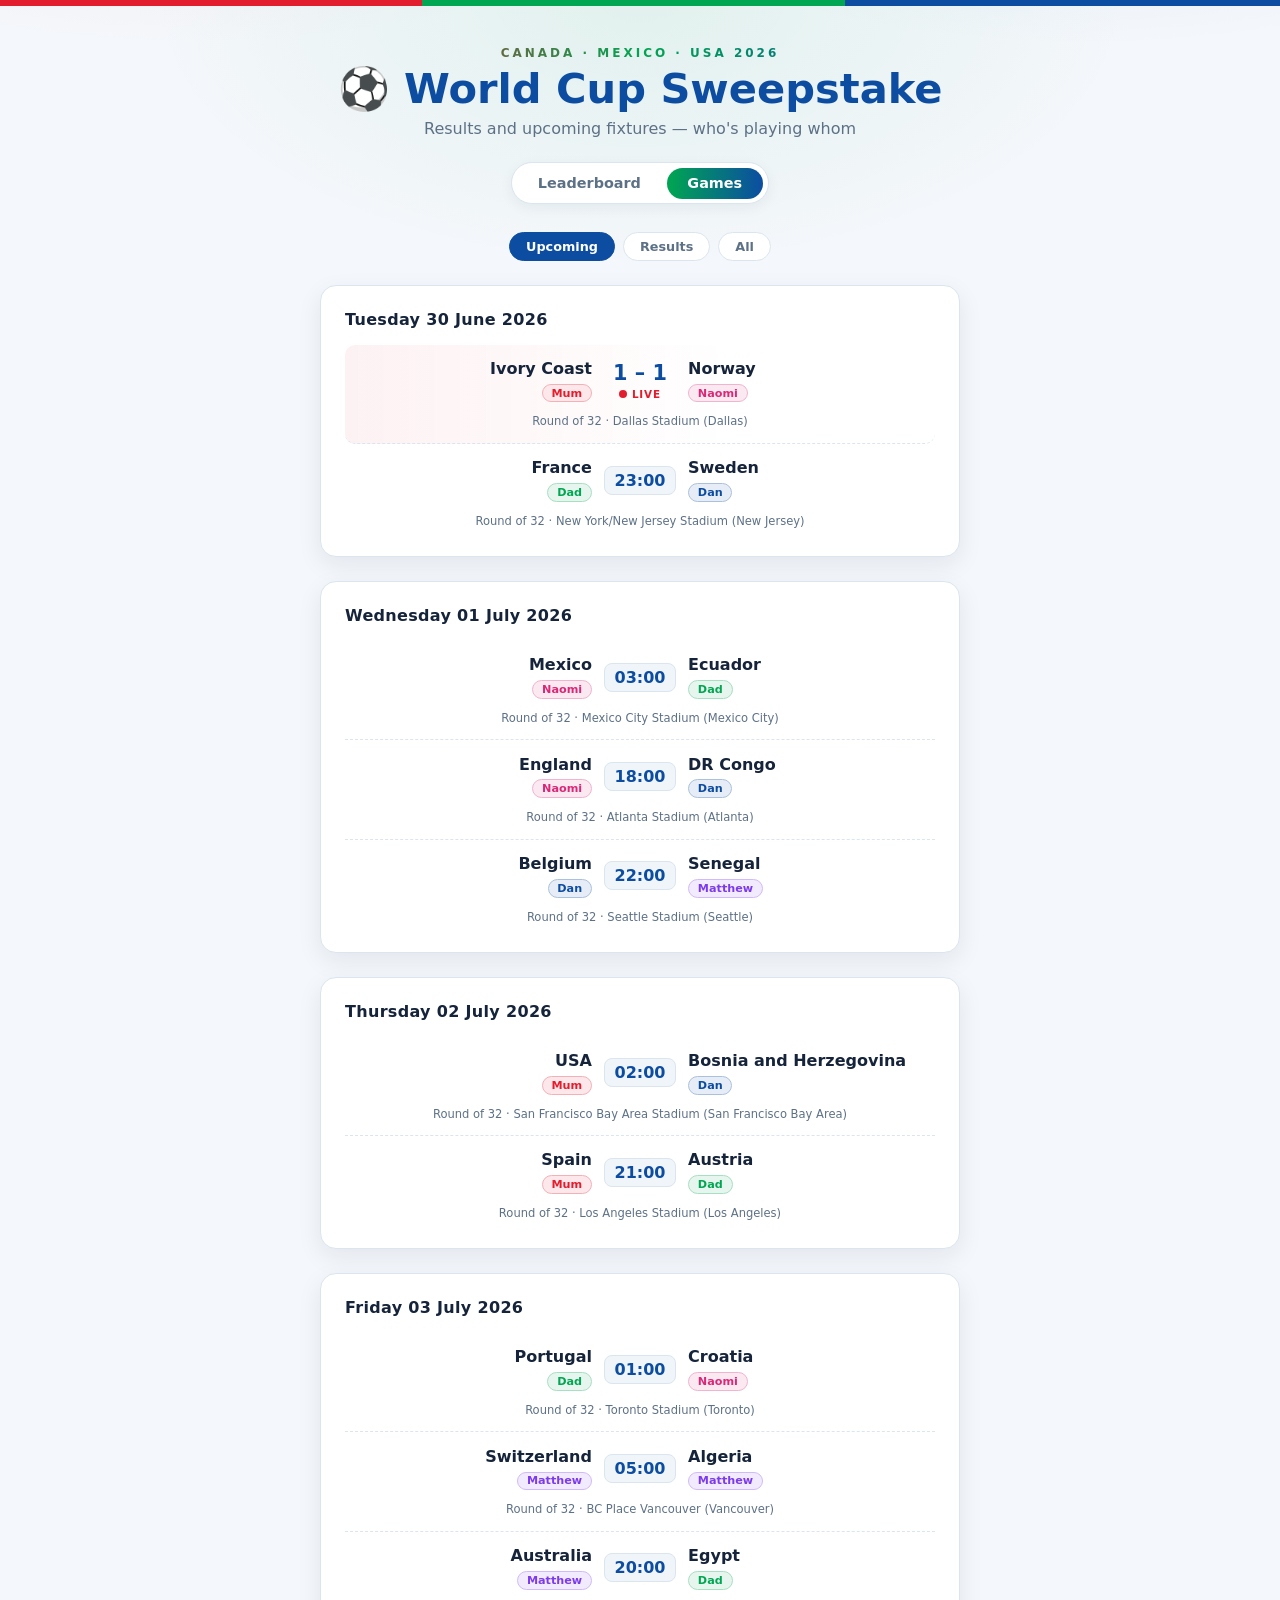
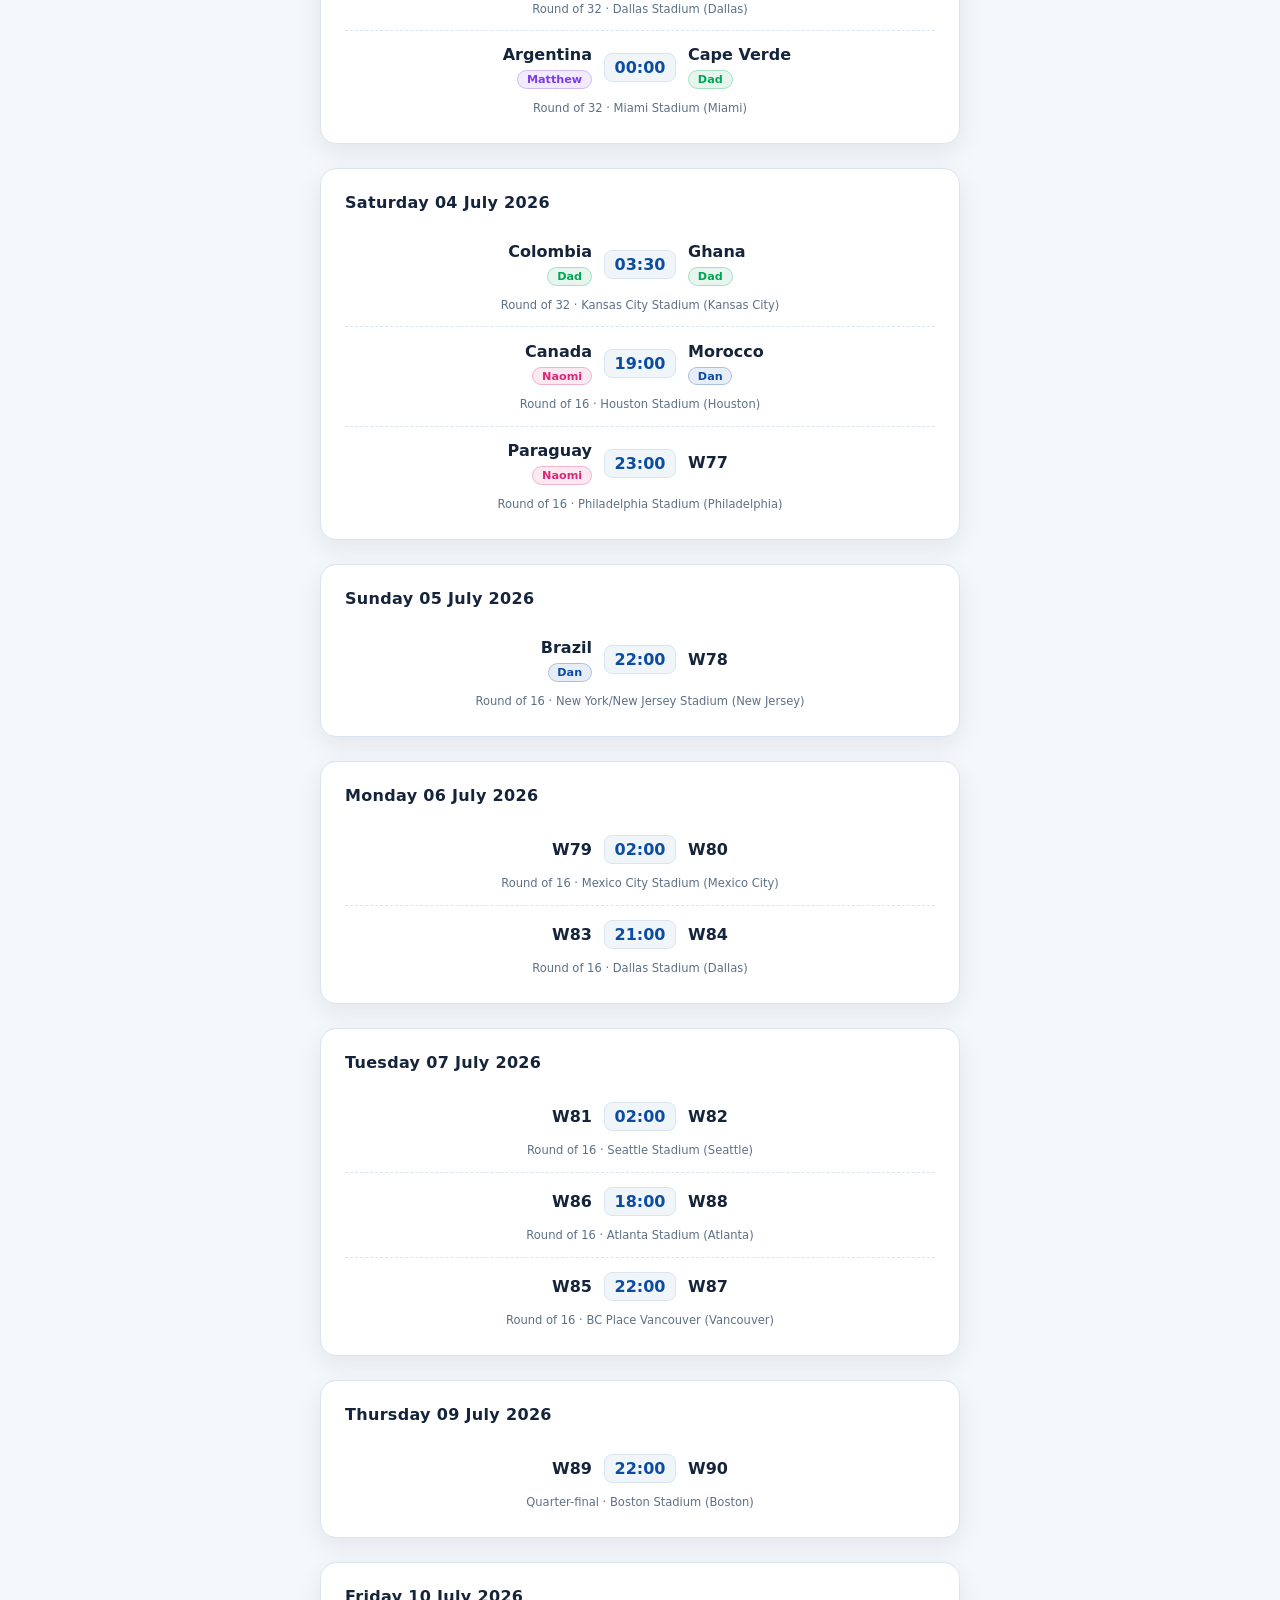
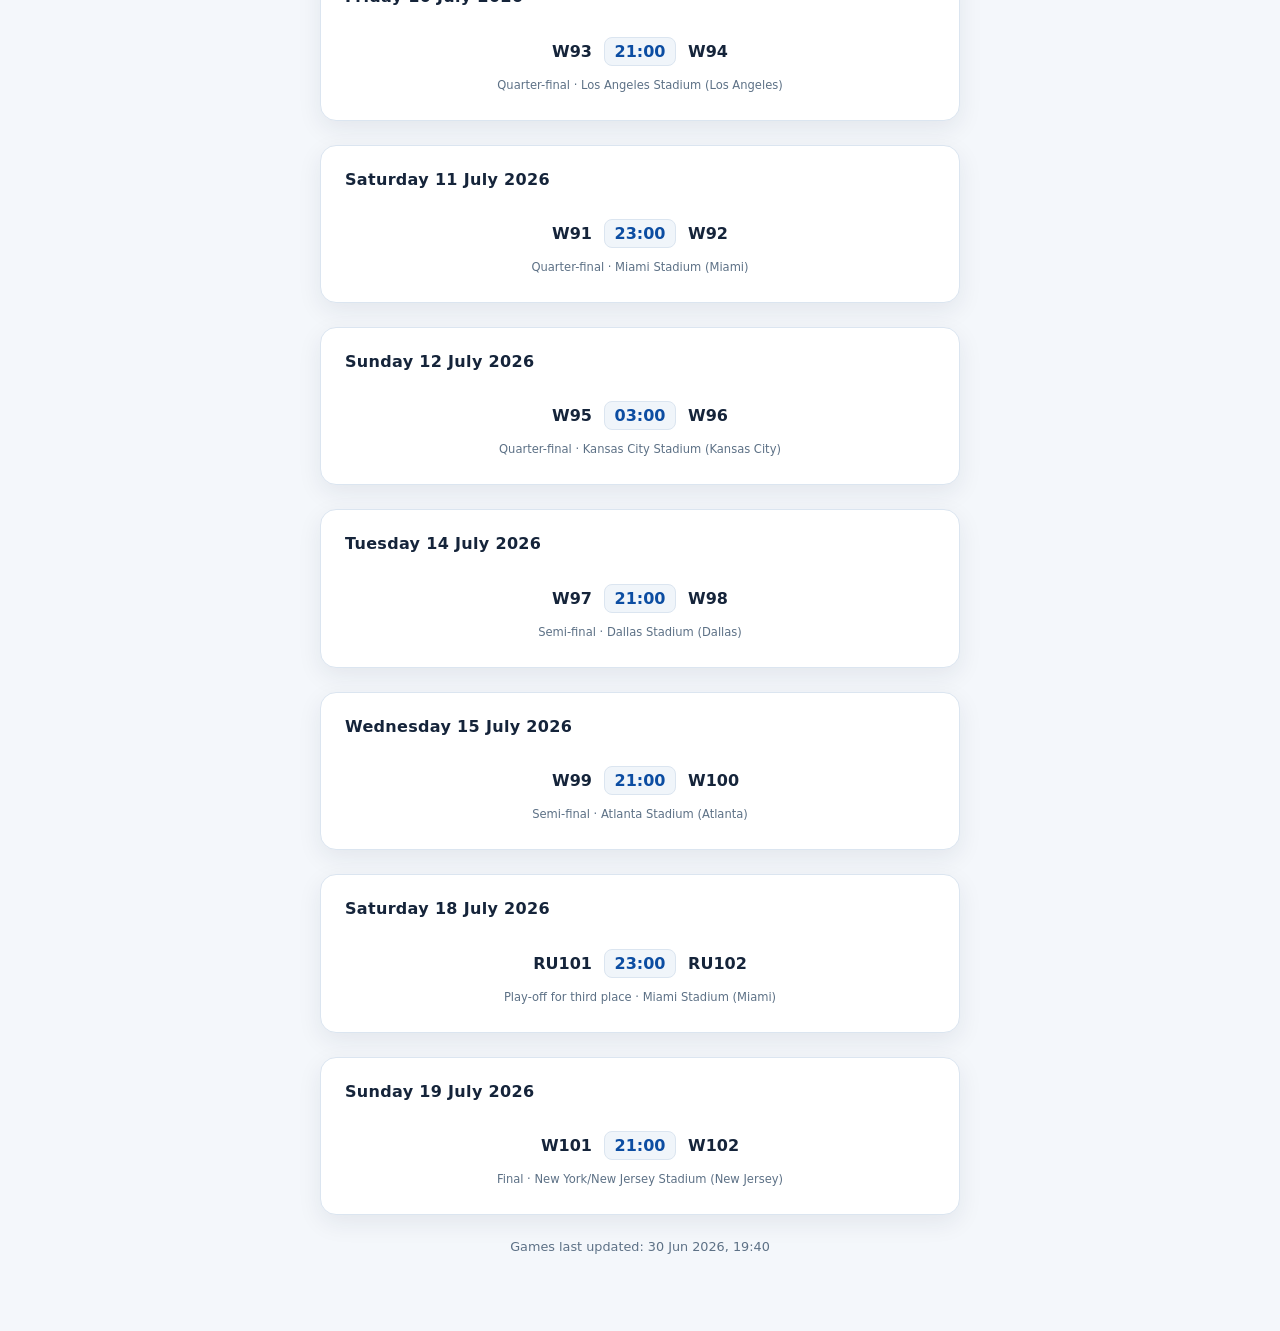
==== commit b9123856: "Fix knocked out teams + ordering" ====
--- a/site/games.html
+++ b/site/games.html
@@ -266,8 +266,13 @@
         );
 
         // Most recent first for results/all; upcoming stays chronological.
-        // Sort is stable, so matches within the same date keep their order.
+        // Finished games carry no kickoff time (FIFA shows "FT" instead), so
+        // the only ordering we have is the date plus FIFA's chronological
+        // document order within a day. Reversing flips both, then a stable
+        // date-descending sort keeps days in order while leaving the
+        // last-played game of each day on top.
         if (filter === "played" || filter === "all") {
+          visible.reverse();
           visible.sort((a, b) => (b.date || "").localeCompare(a.date || ""));
         }
 
